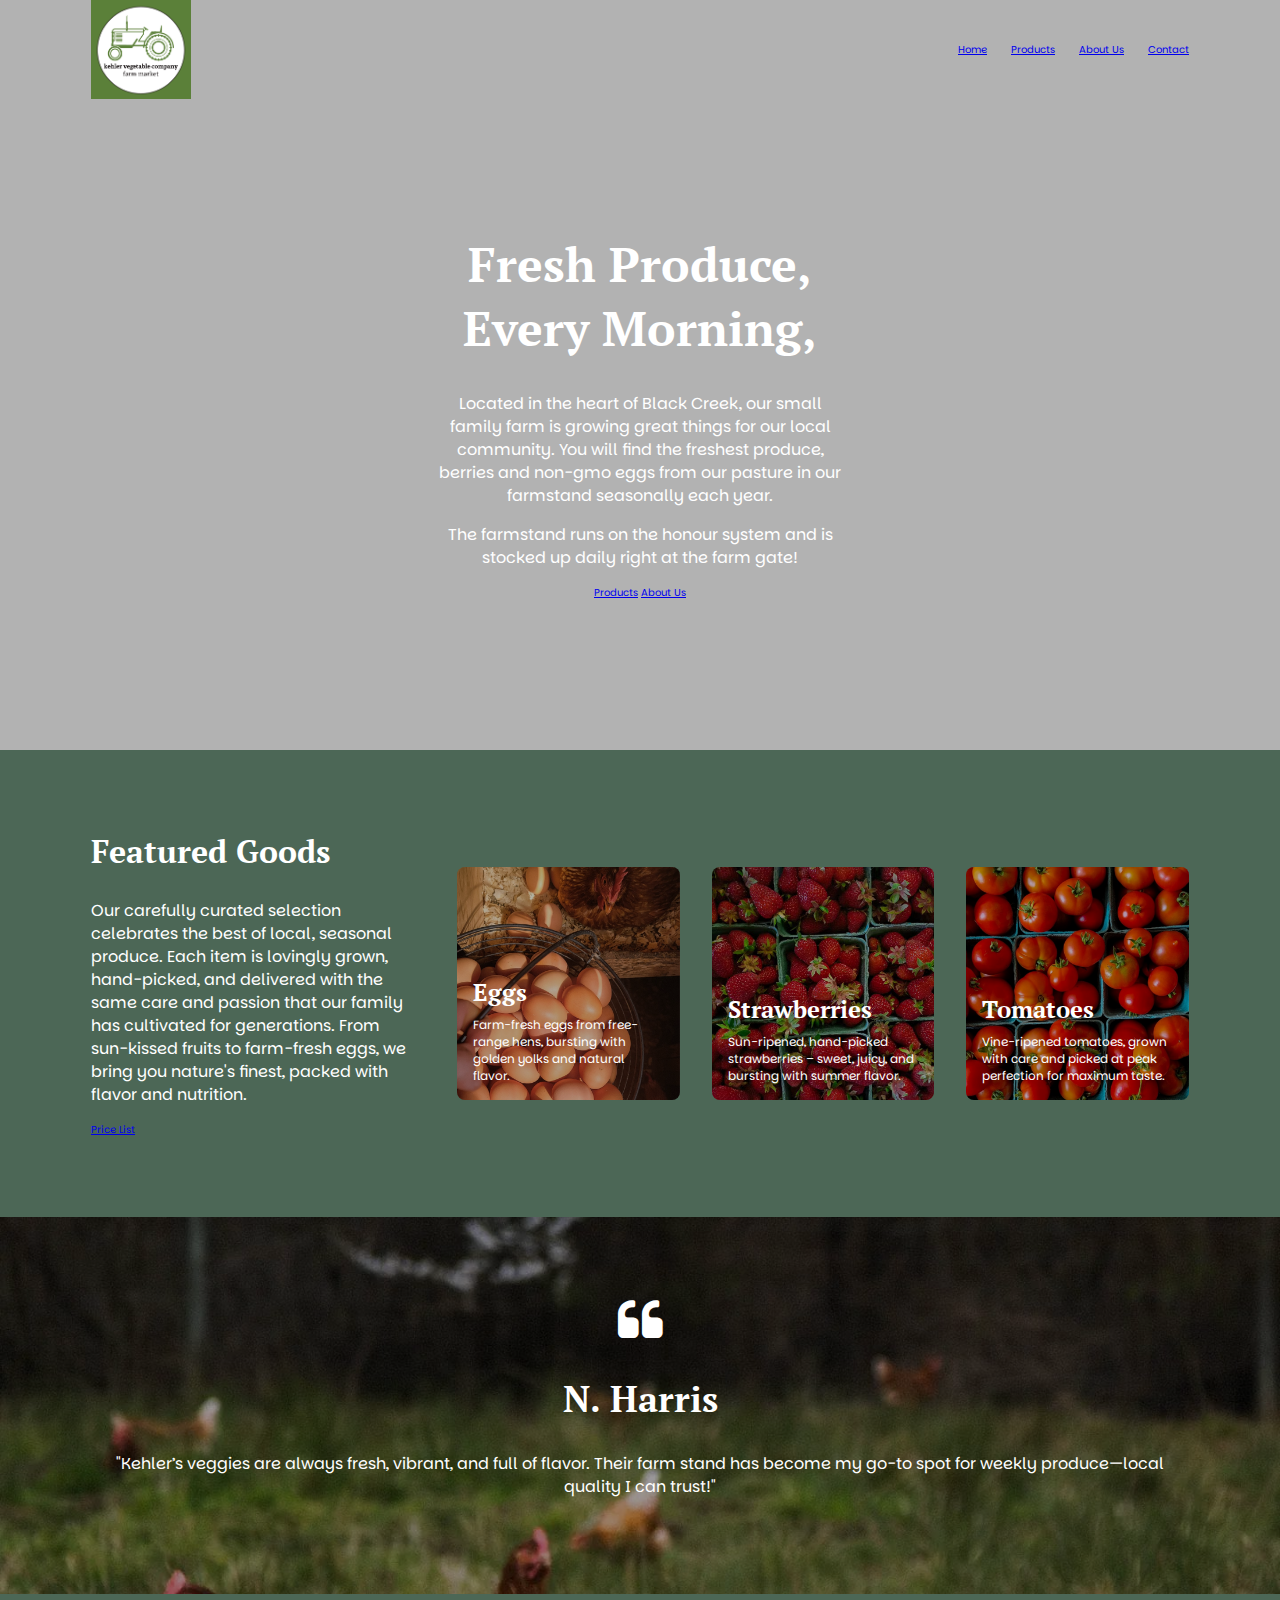
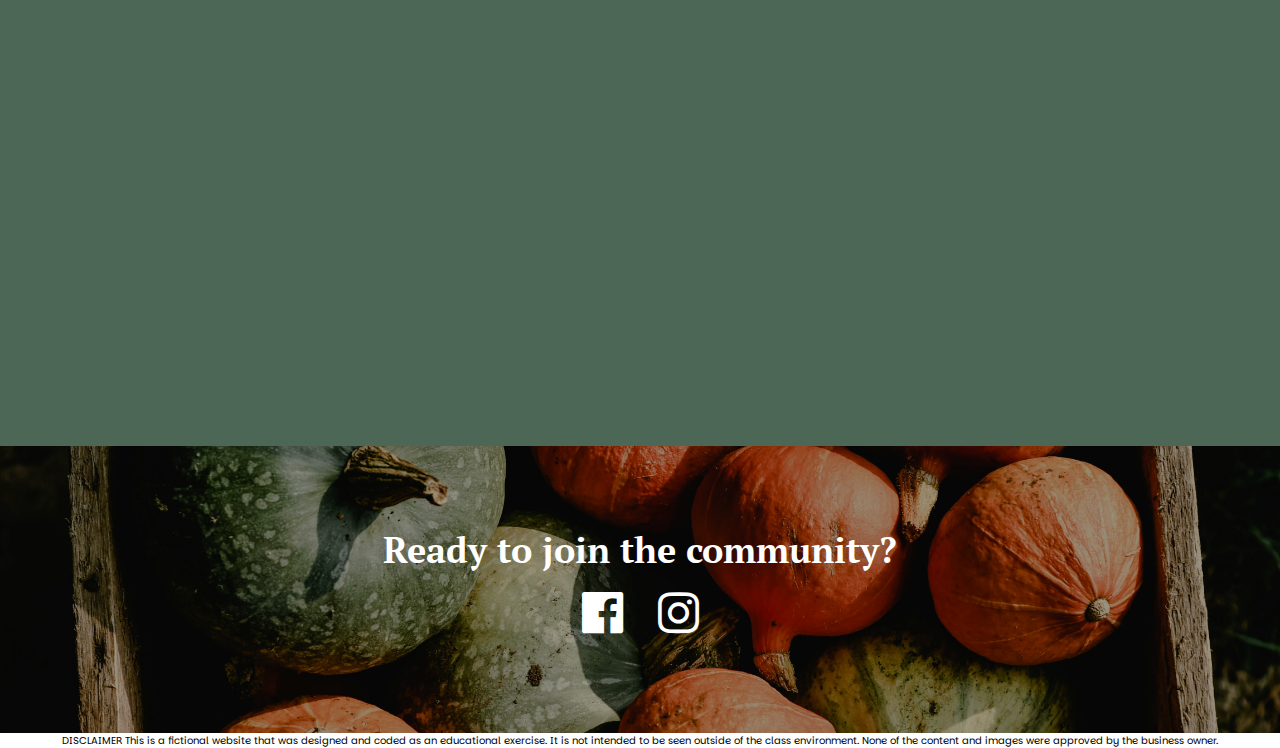
==== index.html @ c6652d3d "added and styled footer" ====
<!DOCTYPE html>
<html lang="en">
  <head>
    <meta charset="UTF-8" />
    <meta name="viewport" content="width=device-width, initial-scale=1.0" />
    <title>Kehler Farms</title>
    <link rel="stylesheet" href="style.css" />
    <link rel="preconnect" href="https://fonts.googleapis.com" />
    <link rel="preconnect" href="https://fonts.gstatic.com" crossorigin />
    <link rel="stylesheet" href="font-awesome-4.7.0/css/font-awesome.min.css">
    <link
      href="https://fonts.googleapis.com/css2?family=Ubuntu:ital,wght@0,300;0,400;0,500;0,700;1,300;1,400;1,500;1,700&display=swap"
      rel="stylesheet"
    />
    <link rel="preconnect" href="https://fonts.googleapis.com">
<link rel="preconnect" href="https://fonts.gstatic.com" crossorigin>
<link href="https://fonts.googleapis.com/css2?family=Noto+Serif:ital,wght@0,100..900;1,100..900&family=PT+Serif:ital,wght@0,400;0,700;1,400;1,700&family=Parkinsans:wght@300..800&display=swap" rel="stylesheet">
    
  </head>

      <!-- Header MUST USE CSS TRANSITIONS?!-->

  <body>
    
    <header>
      <div class="content-width">
        <img class="header-logo" src="images/kehler-logo.png" alt="Kehler Farms Logo" />
        <nav class="main-nav">
          <ul>
            <li><a href="#">Home</a></li>
            <li><a href="#">Products</a></li>
            <li><a href="#">About Us</a></li>
            <li><a href="#">Contact</a></li>
          </ul>
        </nav>
      </div>

      <!-- Make good hamburger menu for mobile -->

      <button class="mobile-toggle" onclick="showNav()">
        <i class="fa fa-bars" aria-hidden="true"></i>
      </button>

    </header>

    

    <main>

        

        <!-- Hero -->

        <section class="hero dark-background">
            <video class="hero-video" src="tomato-garden.mp4" title="Tomato Garden" preload="metadata" autoplay muted loop></video>
            <div class="content-width">

                <!-- background video with overlay text, maybe transition buttons (transition-timing-function)? and then 2nd and 3rd header do image--> 

              <h1>Fresh Produce, Every Morning,</h1>
              <p>Located in the heart of Black Creek, our small family farm is growing great things for our local community. You will find the freshest produce, berries and non-gmo eggs from our pasture in our farmstand seasonally each year. 
              <p>The farmstand runs on the honour system and is stocked up daily right at the farm gate!
            </p>
              </p>
              <a class="button" href="#">Products</a>
              <a class="button" href="#">About Us</a>
            </div>
          </section>

          <!-- Product Offerings -->

          <section class="offerings section-spacing">
            <div class="content-width">
              <div class="offerings-content">
                <h2>Featured Goods</h2>
                <p>
                    Our carefully curated selection celebrates the best of local, seasonal produce. Each item is lovingly grown, hand-picked, and delivered with the same care and passion that our family has cultivated for generations. From sun-kissed fruits to farm-fresh eggs, we bring you nature's finest, packed with flavor and nutrition.
                </p>
                <a href="#">Price List</a>
              </div>
              <div class="offerings-cards">
                <div class="offerings-card" style="background-image: url(images/eggs2.jpeg);">
                  <h3>Eggs</h3>
                  <p>Farm-fresh eggs from free-range hens, bursting with golden yolks and natural flavor.</p>
                </div>
                <div class="offerings-card" style="background-image: url(images/strawberries1.jpeg);">
                  <h3>Strawberries</h3>
                  <p>Sun-ripened, hand-picked strawberries – sweet, juicy, and bursting with summer flavor.</p>
                </div>
                <div class="offerings-card" style="background-image: url(images/tomatoes.jpeg);">
                  <h3>Tomatoes</h3>
                  <p>Vine-ripened tomatoes, grown with care and picked at peak perfection for maximum taste.</p>
                </div>
              </div>
            </div>
        
          </section>

          <!-- Testimonials -->

          <section class="testimonials section-spacing">
            <div class="content-width">
              <div class="testimonials-content">
                <i class="fa fa-quote-left" aria-hidden="true"></i>

                <h2>N. Harris</h2>
                <p>
                    "Kehler’s veggies are always fresh, vibrant, and full of flavor. Their farm stand has become my go-to spot for weekly produce—local quality I can trust!"
                </p>
              </div>
            </div>
            </section>
            
    
        </main>
        </body>

        <!-- Map, Contact and Hours -->

        <section class="location">
            <div class="location-content">
               
  </div>
                <iframe src="https://www.google.com/maps/embed?pb=!1m18!1m12!1m3!1d2573.9548666499545!2d-125.12793902250364!3d49.82451347147941!2m3!1f0!2f0!3f0!3m2!1i1024!2i768!4f13.1!3m3!1m2!1s0x54881ba521f0dd49%3A0xb8c066fbd0190296!2sKehler%20Vegetable%20Company!5e0!3m2!1sen!2sca!4v1732592020937!5m2!1sen!2sca"  style="border:0;" allowfullscreen="" loading="lazy" referrerpolicy="no-referrer-when-downgrade"></iframe>
            
            
        </section>


        <!-- Footer -->

        <!-- <h2>Find us here!</h2>
        <p>#8083 <br> Black Creek, BC V9J 1G9</p>
        <p><a href="https://www.kehlervegetables.ca">kehlervegetables.ca</a> <br> (250) 202-3236</p> -->

        <footer class="footer section-spacing">
            <div class="content-width">
              <div class="footer-content">
                <h2>Ready to join the community?</h2>
                <section class="social-media">
                    <i class="fa fa-facebook-official" aria-hidden="true"></i>
                <i class="fa fa-instagram" aria-hidden="true"></i>
                </section>
                
                



                
              </div>
            </div>
          </footer>

           <!-- <ul>
                  <li><a href="#">Home</a></li>
                  <li><a href="#">Products</a></li>
                  <li><a href="#">About Us</a></li>
                  <li><a href="#">Contact</a></li>
                </ul>
              </div>
            </div>
            <div class="footer-rights">
              <div class="content-width">
                <p>©2024 - Kehler Vegetable Farms | All right reserved</p>

          <!-- Disclaimer -->

          <section class="disclaimer">DISCLAIMER This is a fictional website that was designed and coded as an educational exercise. It is not intended to be seen outside of the class environment. None of the content and images were approved by the business owner.</section>
          
</html>
---- style.css ----
* {
  box-sizing: border-box;
}

html {
  font-size: 62.5%;
}

body {
  font-family: "Parkinsans", sans-serif;
  font-optical-sizing: auto;
  font-weight: 400;
  font-style: normal;
  margin: 0;
}

p {
  font-size: 1.6rem;
  color: white;
}

h1,
h2,
h3 {
  font-family: "PT Serif", serif;
  font-weight: 700;
  font-style: normal;
  color: white;
}

h1 {
  font-size: 4.8rem;
}

h2 {
  font-size: 3.6rem;
}

h3 {
  font-size: 2.4rem;
}
/*-------- UTILITIES ---------*/

.content-width {
  width: 33.4rem;
  max-width: 100%;
  margin: auto;
  padding: 0 16px;
}

.section-spacing {
  padding: 8rem 0;
}

@media only screen and (min-width: 768px) {
  .content-width {
    width: 69rem;
  }
}

@media only screen and (min-width: 1200px) {
  .content-width {
    width: 113rem;
  }
}

/*-------- VIDEO ---------*/

/* video {
    display: flex;
    align-items: center;
    justify-content: center;
    max-width: 113rem;
  } */

/*-------- HEADER ---------*/

header {
  position: absolute;
  width: 100%;
  z-index: 1;
}

header .content-width {
  display: flex;
  align-items: center;
  justify-content: space-between;
}

.header-logo {
  width: 100px;
}

.main-nav ul {
  display: flex;
  align-items: center;
  gap: 24px;
  margin: 0;
  padding: 0;
  list-style: none;
}

.mobile-toggle {
  display: none;
}

/*-------- HERO ---------*/

.hero {
  position: relative;
  padding: 200px 0 150px 0;
  text-align: center;
  background-color: rgba(0, 0, 0, 0.3);
  color: white;
}

.hero-video {
  width: 100%;
  height: 100%;
  object-fit: cover;
  position: absolute;
  left: 0;
  top: 0;
  z-index: -1;
}

.hero .content-width {
  max-width: 45rem;
}

/*-------- OFFERINGS ---------*/

.offerings {
  background-color: #4c6756;
}

.offerings-content {
  text-align: center;
  padding-right: 4rem;
}

.offerings h2 {
  font-size: 3.2rem;
  margin-top: 0;
}

.offerings-cards {
  display: flex;
  flex-direction: column;
  gap: 16px;
  align-items: center;
}

.offerings-card {
  height: 233px;
  width: 233px;
  max-width: 100%;
  background-color: #c2d1d9;
  border-radius: 8px;
  padding: 16px;
  display: flex;
  flex-direction: column;
  justify-content: flex-end;
  background-position: center;
  background-size: cover;
  position: relative;
  overflow: hidden;
}

.offerings-card::before {
  content: "";
  display: block;
  position: absolute;
  top: 0;
  bottom: 0;
  left: 0;
  right: 0;
  background-color: black;
  opacity: 0.3;
}

.offerings-card h3 {
  margin: 0 0 8px 0;
  position: relative;
}

.offerings-card p {
  margin: 0;
  position: relative;
  font-size: 1.2rem;
}

@media only screen and (min-width: 768px) {
  .offerings-cards {
    flex-direction: row;
    gap: 32px;
  }

  .offerings-card {
    width: 100%;
  }
}

@media only screen and (min-width: 1200px) {
  .offerings {
    padding: 8rem 0;
  }

  .offerings .content-width {
    display: grid;
    grid-template-columns: 1fr 2fr;
  }

  .offerings-content {
    text-align: left;
  }
}

/*-------- TESTIMONIALS ---------*/



.testimonials {
background: url(images/chickens1.jpeg) center center no-repeat;
background-size: cover;
position: relative;
text-align: center;
}

.testimonials i {
    color: white;
    font-size: 4.8rem;
}

.testimonials::before {
    content: "";
    display: block;
    position: absolute;
    top: 0;
    bottom: 0;
    left: 0;
    right: 0;
    background-color: black;
    opacity: 0.4;
    
  }

  .testimonials .content-width {
    position: relative;
  }

  .testimonials {}

/*.testimonials-content {
  text-align: center;
  padding: 4rem 4rem;
  font-size: 2.4rem;
  color: #505d68;
}

.testimonials-content p {
  font-size: 16px;
}

.testimonials-cards {
  display: flex;
  flex-direction: column;
  text-align: center;
}

.testimonials-card {
  display: flex;
  flex-direction: column;
  justify-content: center;
  align-items: center;
  height: 334px;
  max-width: 100%;
  background-color: #f2f5f7;
  padding: 24px;
  margin-bottom: 2.4rem;
}

.testimonial {
  font-size: 18px;
}

.testimonials-name {
  margin-bottom: 0;
  color: #505d68;
  font-size: 16px;
  font-weight: normal;
}

.testimonials-job {
  margin: 0;
  font-size: 14px;
}

@media only screen and (min-width: 768px) {
  .testimonials-cards {
    display: grid;
    grid-template-columns: 1fr 1fr;
    grid-template-rows: 1fr 1fr;
    gap: 2rem;
    justify-content: center;
  }

  .testimonials-card {
    margin: 0;
  }

  .testimonials-content {
    text-align: left;
    padding: 3rem 0;
    max-width: 88%;
  }
}

@media only screen and (min-width: 1200px) {
  .testimonials .content-width {
    display: grid;
    grid-template-columns: 1fr 2fr;
  }
} */

/*-------- LOCATION / CONTACT ---------*/

.location {
    padding: 2.4rem;
    background-color: #4c6756;
}

.location iframe {
    width: 100%;
    height: 40rem;
}

/*-------- FOOTER ---------*/

footer {
    background: url(images/pumpkins.jpg) center center no-repeat;
    background-size: cover;
position: relative;
text-align: center;
}

.footer::before {
    content: "";
    display: block;
    position: absolute;
    top: 0;
    bottom: 0;
    left: 0;
    right: 0;
    background-color: black;
    opacity: 0.4;
    
  }

  .footer .content-width {
    position: relative;
  }

  footer h2 {
    margin: 0;
  }

  .footer i {
    color: white;
    font-size: 4.8rem;
    padding: 1.6rem;
}




/*-------- DISCLAIMER ---------*/

.disclaimer {
    text-align: center;
}
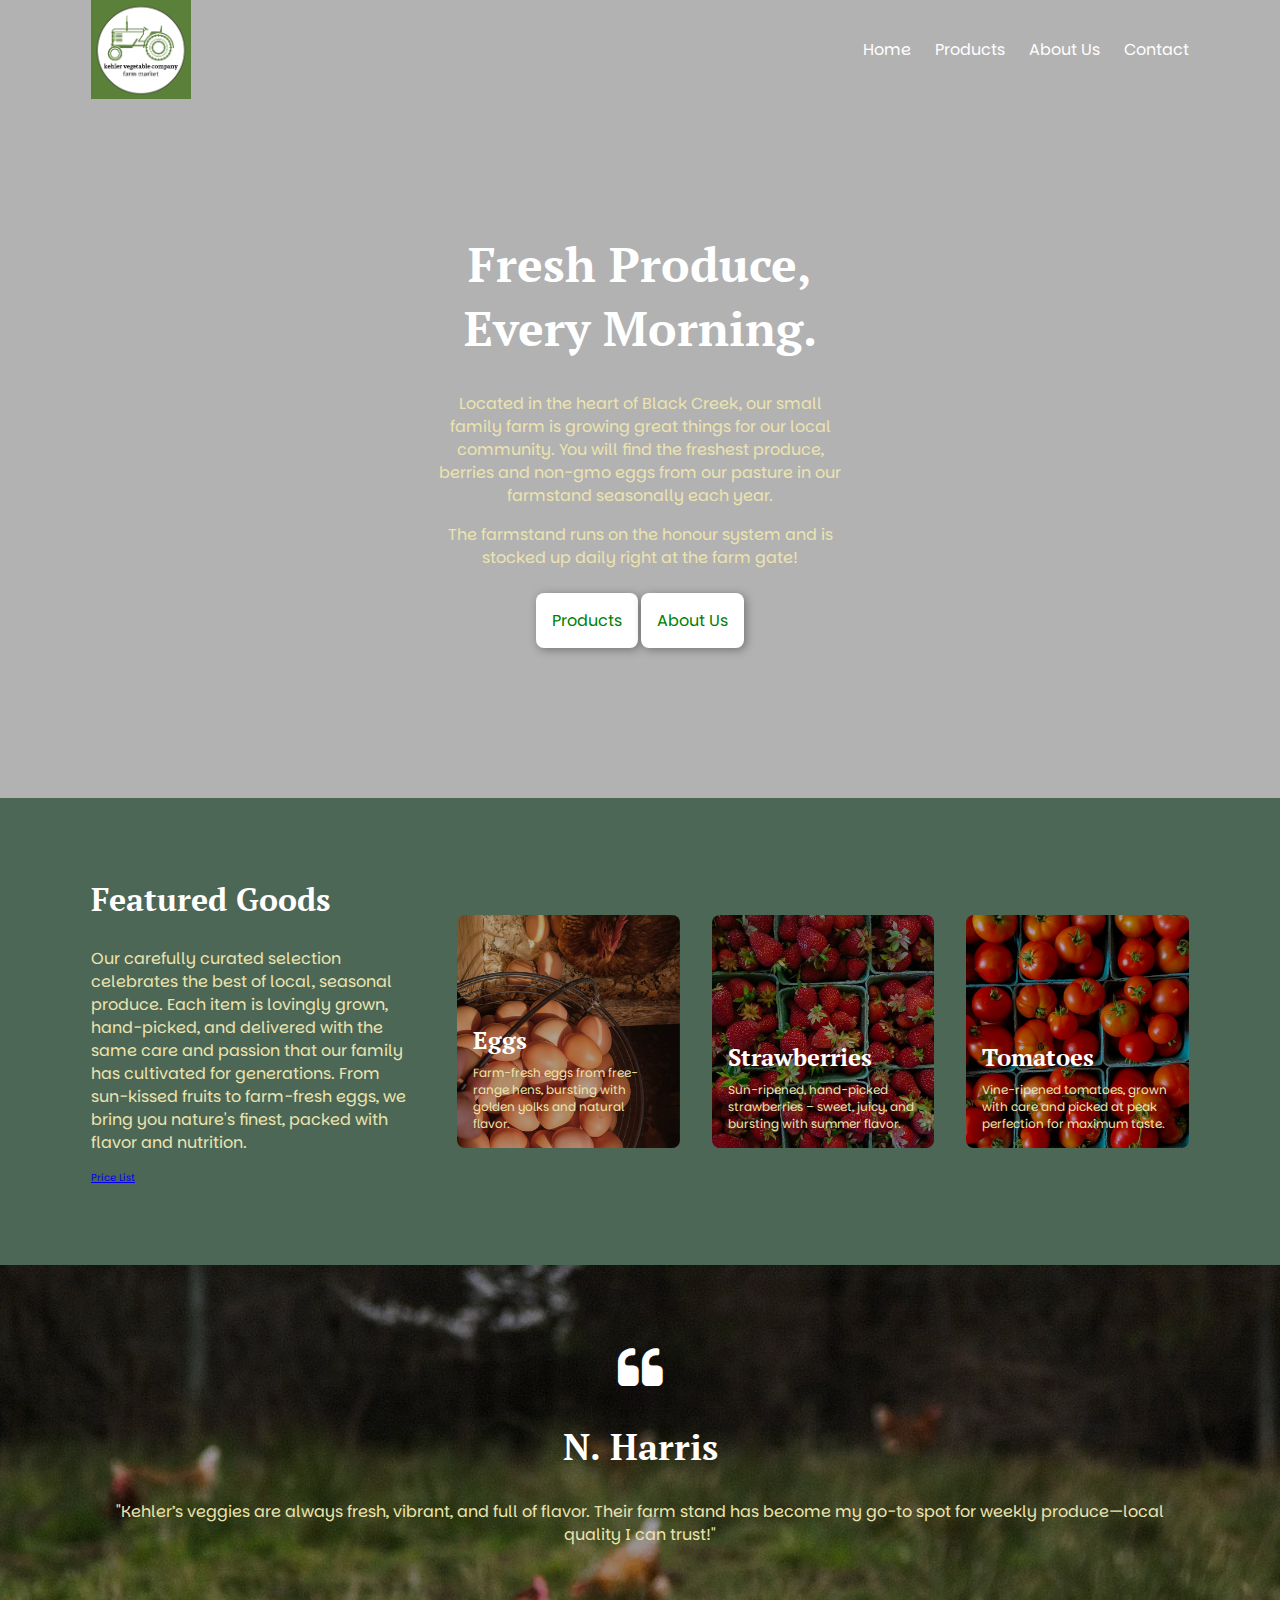
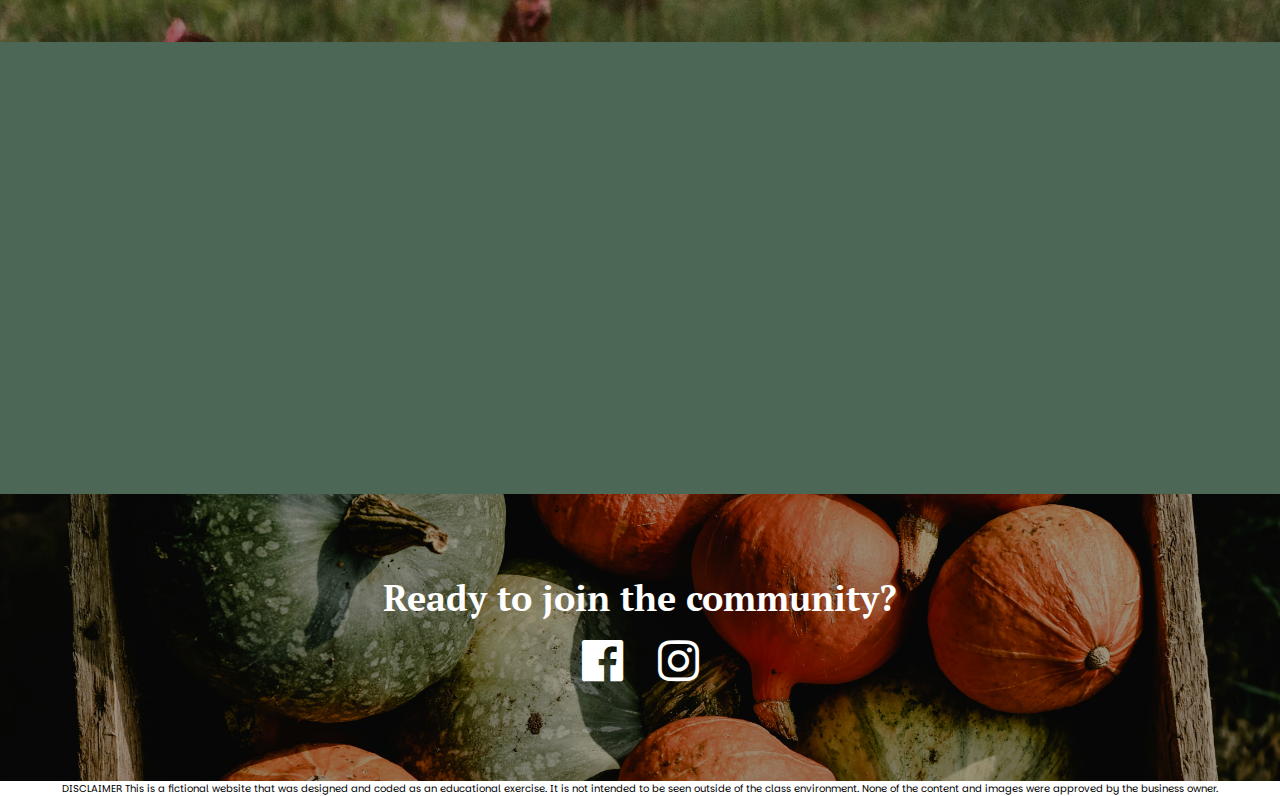
==== commit 9a8a6922: "styled button and nav" ====
--- a/index.html
+++ b/index.html
@@ -57,7 +57,7 @@
 
                 <!-- background video with overlay text, maybe transition buttons (transition-timing-function)? and then 2nd and 3rd header do image--> 
 
-              <h1>Fresh Produce, Every Morning,</h1>
+              <h1>Fresh Produce, Every Morning.</h1>
               <p>Located in the heart of Black Creek, our small family farm is growing great things for our local community. You will find the freshest produce, berries and non-gmo eggs from our pasture in our farmstand seasonally each year. 
               <p>The farmstand runs on the honour system and is stocked up daily right at the farm gate!
             </p>
@@ -138,7 +138,8 @@
               <div class="footer-content">
                 <h2>Ready to join the community?</h2>
                 <section class="social-media">
-                    <i class="fa fa-facebook-official" aria-hidden="true"></i>
+                    <a href="https://www.facebook.com/kehlervegetables/" target="_blank"><i class="fa fa-facebook-official" aria-hidden="true"></i></a>
+
                 <i class="fa fa-instagram" aria-hidden="true"></i>
                 </section>
                 
--- a/style.css
+++ b/style.css
@@ -16,7 +16,7 @@
 
 p {
   font-size: 1.6rem;
-  color: white;
+  color: rgb(236, 228, 174);
 }
 
 h1,
@@ -39,6 +39,37 @@
 h3 {
   font-size: 2.4rem;
 }
+
+.button {
+    background-color: white;
+  border: none;
+  border-radius: 8px;
+  color: green;
+  padding: 16px 16px;
+  margin-top: 8px;
+  text-align: center;
+  text-decoration: none;
+  display: inline-block;
+  font-size: 16px;
+  transition: all 0.2s ease-in-out;
+  
+
+  /* https://www.cssmatic.com/box-shadow */
+
+  -webkit-box-shadow: 2px 2px 10px 0px rgba(0,0,0,0.35);
+-moz-box-shadow: 2px 2px 10px 0px rgba(0,0,0,0.35);
+box-shadow: 2px 2px 10px 0px rgba(0,0,0,0.35);
+
+
+}
+
+.button:hover {
+    background-color: green;
+    color: white;
+    transform: scale(1.1);
+    
+}
+
 /*-------- UTILITIES ---------*/
 
 .content-width {
@@ -64,15 +95,6 @@
   }
 }
 
-/*-------- VIDEO ---------*/
-
-/* video {
-    display: flex;
-    align-items: center;
-    justify-content: center;
-    max-width: 113rem;
-  } */
-
 /*-------- HEADER ---------*/
 
 header {
@@ -89,6 +111,11 @@
 
 .header-logo {
   width: 100px;
+}
+
+nav {
+    font-size: 1.6rem;
+    color: white;
 }
 
 .main-nav ul {
@@ -98,7 +125,36 @@
   margin: 0;
   padding: 0;
   list-style: none;
-}
+  text-decoration: none;
+}
+
+.main-nav a { 
+    color: white;
+    text-decoration: none;
+    /* padding-bottom: 8px;
+    position: relative; */
+
+}
+
+.main-nav a:hover {
+    text-decoration: underline;
+}
+
+/* .main-nav a::after {
+    content:"";
+    display: block;
+    position: absolute;
+    bottom: 0;
+    left: 0;
+    width: 0;
+    height: 2px;
+    background: white;
+    transition: width 0.2s ease-in-out;
+}
+
+.main-nav a:hover::after {
+    width: 100%;
+} */
 
 .mobile-toggle {
   display: none;
@@ -249,73 +305,8 @@
     position: relative;
   }
 
-  .testimonials {}
-
-/*.testimonials-content {
-  text-align: center;
-  padding: 4rem 4rem;
-  font-size: 2.4rem;
-  color: #505d68;
-}
-
-.testimonials-content p {
-  font-size: 16px;
-}
-
-.testimonials-cards {
-  display: flex;
-  flex-direction: column;
-  text-align: center;
-}
-
-.testimonials-card {
-  display: flex;
-  flex-direction: column;
-  justify-content: center;
-  align-items: center;
-  height: 334px;
-  max-width: 100%;
-  background-color: #f2f5f7;
-  padding: 24px;
-  margin-bottom: 2.4rem;
-}
-
-.testimonial {
-  font-size: 18px;
-}
-
-.testimonials-name {
-  margin-bottom: 0;
-  color: #505d68;
-  font-size: 16px;
-  font-weight: normal;
-}
-
-.testimonials-job {
-  margin: 0;
-  font-size: 14px;
-}
-
-@media only screen and (min-width: 768px) {
-  .testimonials-cards {
-    display: grid;
-    grid-template-columns: 1fr 1fr;
-    grid-template-rows: 1fr 1fr;
-    gap: 2rem;
-    justify-content: center;
-  }
-
-  .testimonials-card {
-    margin: 0;
-  }
-
-  .testimonials-content {
-    text-align: left;
-    padding: 3rem 0;
-    max-width: 88%;
-  }
-}
-
+
+/*
 @media only screen and (min-width: 1200px) {
   .testimonials .content-width {
     display: grid;
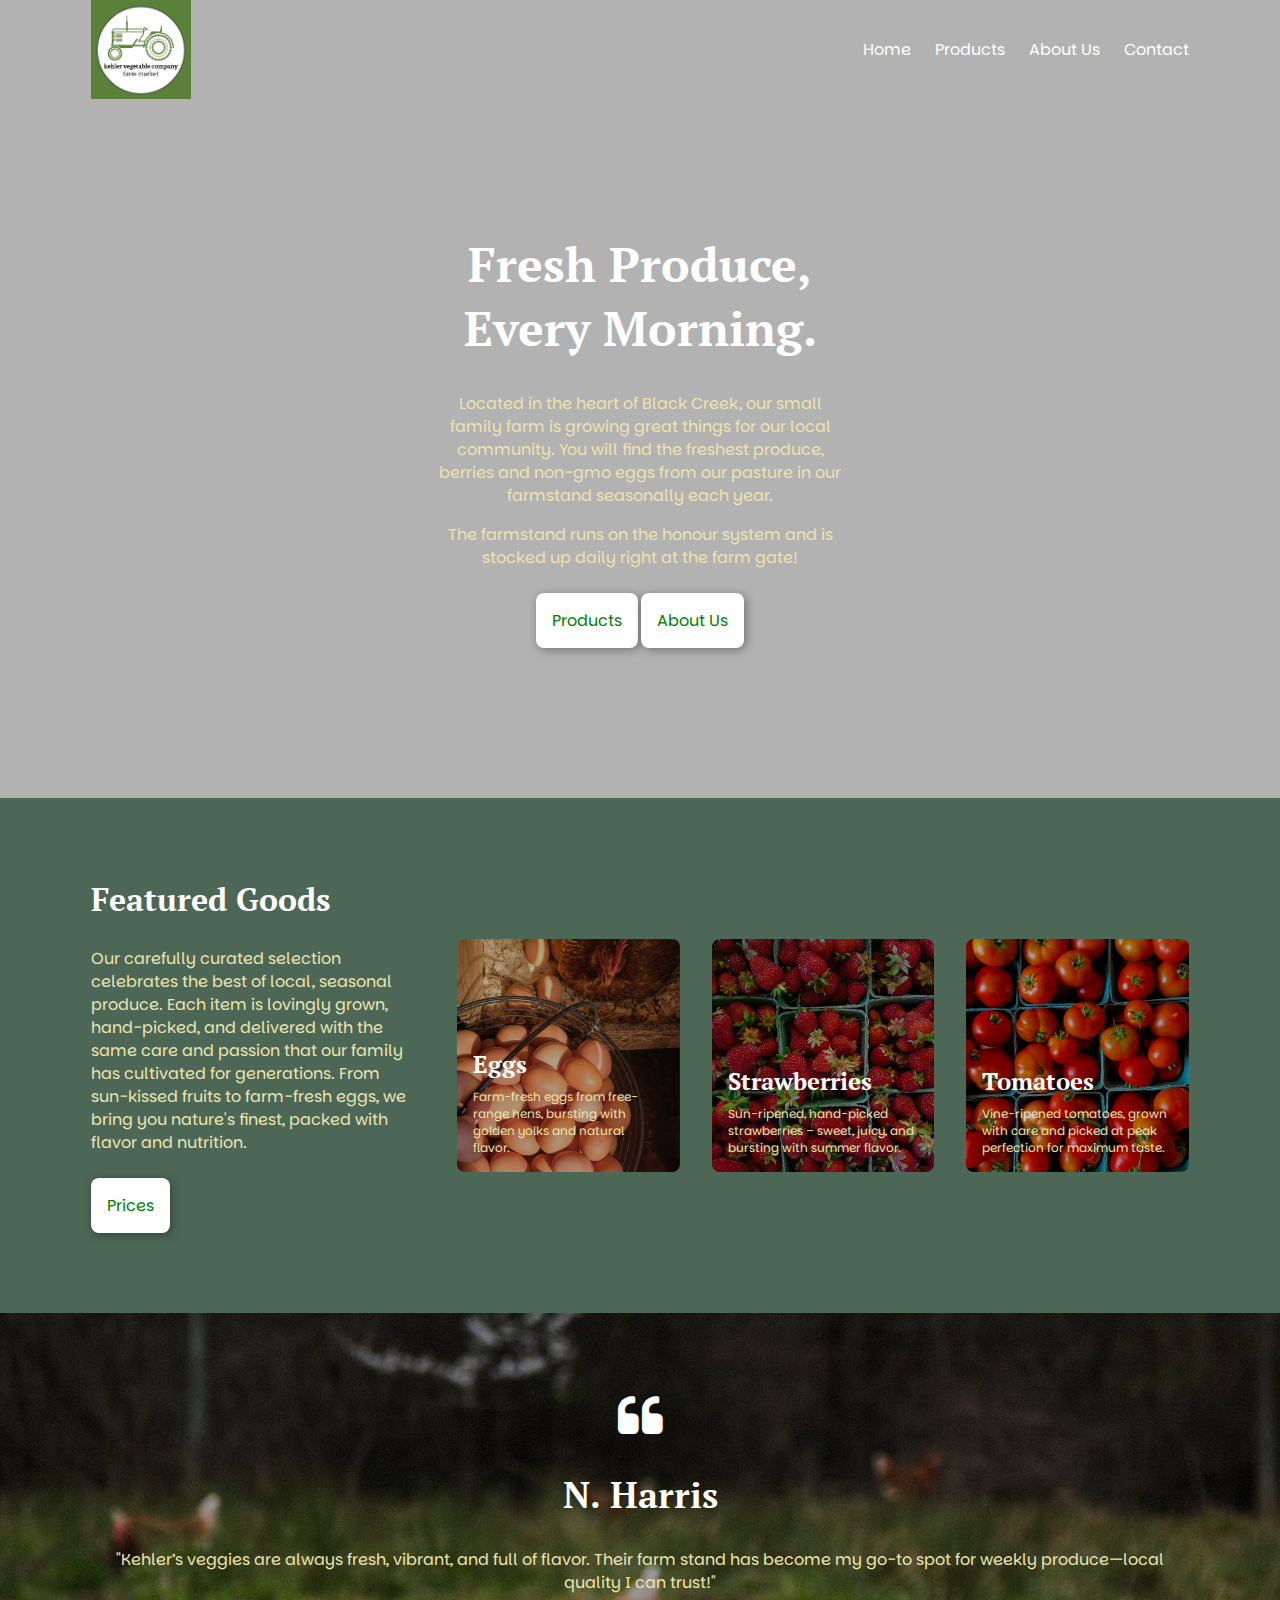
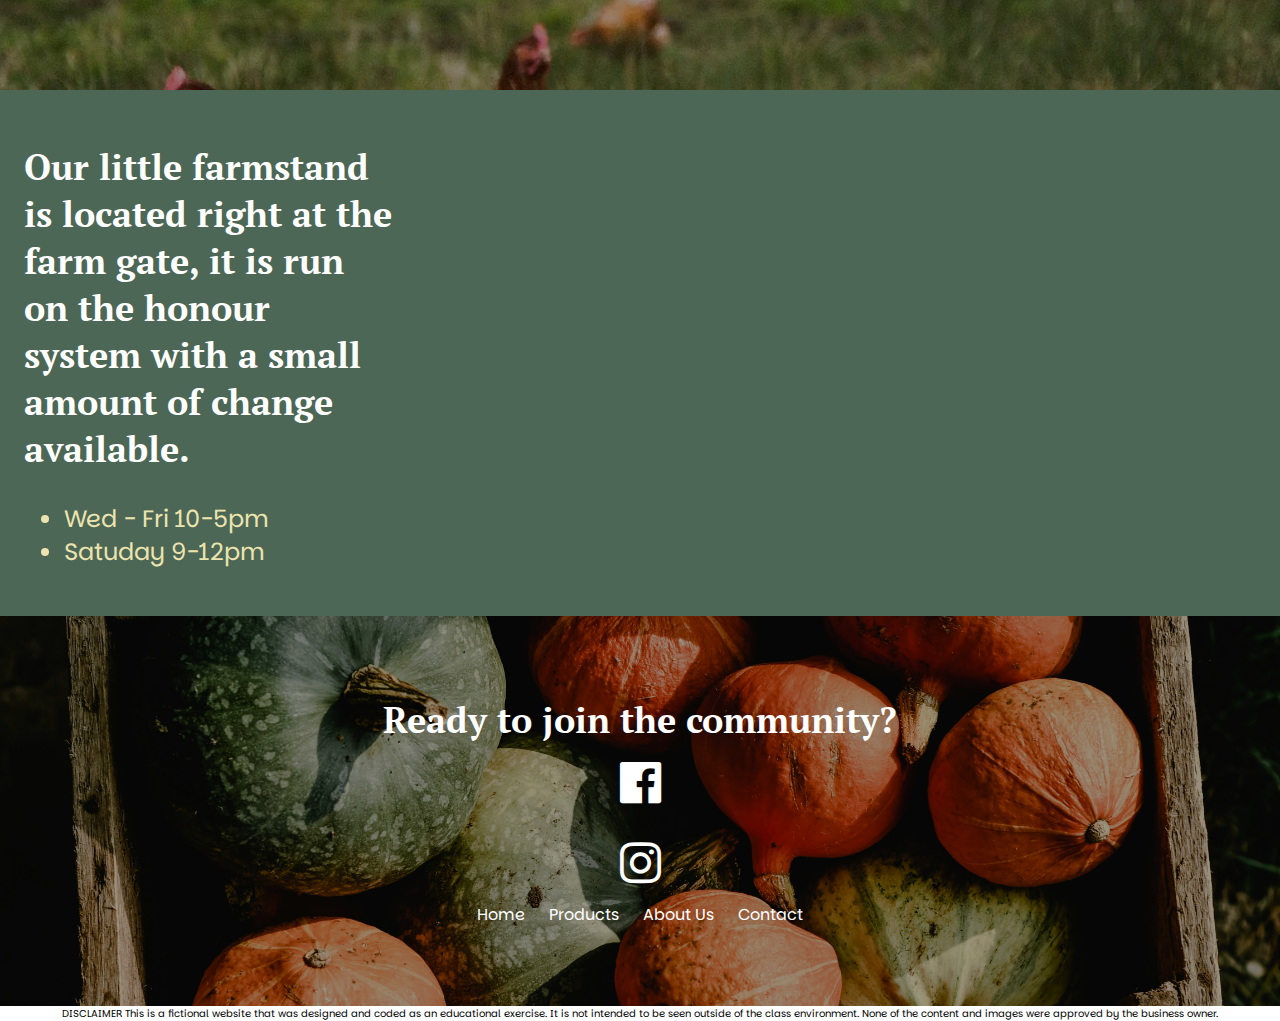
==== commit 906c5821: "added/styled nav to footer, started on started page 2" ====
--- a/index.html
+++ b/index.html
@@ -76,7 +76,7 @@
                 <p>
                     Our carefully curated selection celebrates the best of local, seasonal produce. Each item is lovingly grown, hand-picked, and delivered with the same care and passion that our family has cultivated for generations. From sun-kissed fruits to farm-fresh eggs, we bring you nature's finest, packed with flavor and nutrition.
                 </p>
-                <a href="#">Price List</a>
+                <a class="button" href="#">Prices</a>
               </div>
               <div class="offerings-cards">
                 <div class="offerings-card" style="background-image: url(images/eggs2.jpeg);">
@@ -116,8 +116,16 @@
         </body>
 
         <!-- Map, Contact and Hours -->
+         
 
         <section class="location">
+            <section class="hours">
+                <h2>Our little farmstand is located right at the farm gate, it is run on the honour system with a small amount of change available.</h2>
+                <ul>
+                    <li>Wed - Fri 10-5pm</li>
+                    <li>Satuday 9-12pm</li>
+                </ul>
+            </section>
             <div class="location-content">
                
   </div>
@@ -138,15 +146,24 @@
               <div class="footer-content">
                 <h2>Ready to join the community?</h2>
                 <section class="social-media">
-                    <a href="https://www.facebook.com/kehlervegetables/" target="_blank"><i class="fa fa-facebook-official" aria-hidden="true"></i></a>
+                    
+                    <a href="https://www.facebook.com/kehlervegetables/" target="_blank">
+                        <i class="fa fa-facebook-official" aria-hidden="true"></i></a>
+                    </section>
+                    <section>
+                    <a href="https://www.instagram.com/kehlervegetables/" target="_blank">
+                        <i class="fa fa-instagram" aria-hidden="true"></i></a>
+                    </section>
 
-                <i class="fa fa-instagram" aria-hidden="true"></i>
-                </section>
-                
-                
+                <section class="footer-nav"><nav>
+                    <ul>
+                      <li><a href="#">Home</a></li>
+                      <li><a href="#">Products</a></li>
+                      <li><a href="#">About Us</a></li>
+                      <li><a href="#">Contact</a></li>
+                    </ul>
 
-
-
+                  </nav></section>
                 
               </div>
             </div>
--- a/style.css
+++ b/style.css
@@ -95,7 +95,9 @@
   }
 }
 
-/*-------- HEADER ---------*/
+
+
+/*-------- P.1 HEADER ---------*/
 
 header {
   position: absolute;
@@ -316,13 +318,25 @@
 
 /*-------- LOCATION / CONTACT ---------*/
 
+.hours {
+    width: 30%;
+    justify-content: center ;
+    align-items: center ;
+    font-size: 2.4rem;
+  color: rgb(236, 228, 174);
+}
+
+.hours h2 {}
+
 .location {
+    display: flex;
+    justify-content: flex-end;
     padding: 2.4rem;
     background-color: #4c6756;
 }
 
 .location iframe {
-    width: 100%;
+    width: 70%;
     height: 40rem;
 }
 
@@ -362,7 +376,33 @@
     padding: 1.6rem;
 }
 
-
+.footer-nav {
+    font-size: 1.6rem;
+    color: white;
+}
+
+.footer-nav ul {
+  display: flex;
+  align-items: center;
+  justify-content: center;
+  gap: 24px;
+  margin: 0;
+  padding: 0;
+  list-style: none;
+  text-decoration: none;
+}
+
+.footer-nav a { 
+    color: white;
+    text-decoration: none;
+    /* padding-bottom: 8px;
+    position: relative; */
+
+}
+
+.footer-nav a:hover {
+    text-decoration: underline;
+}
 
 
 /*-------- DISCLAIMER ---------*/
@@ -370,3 +410,7 @@
 .disclaimer {
     text-align: center;
 }
+
+/*-------- P.2 ---------*/
+
+
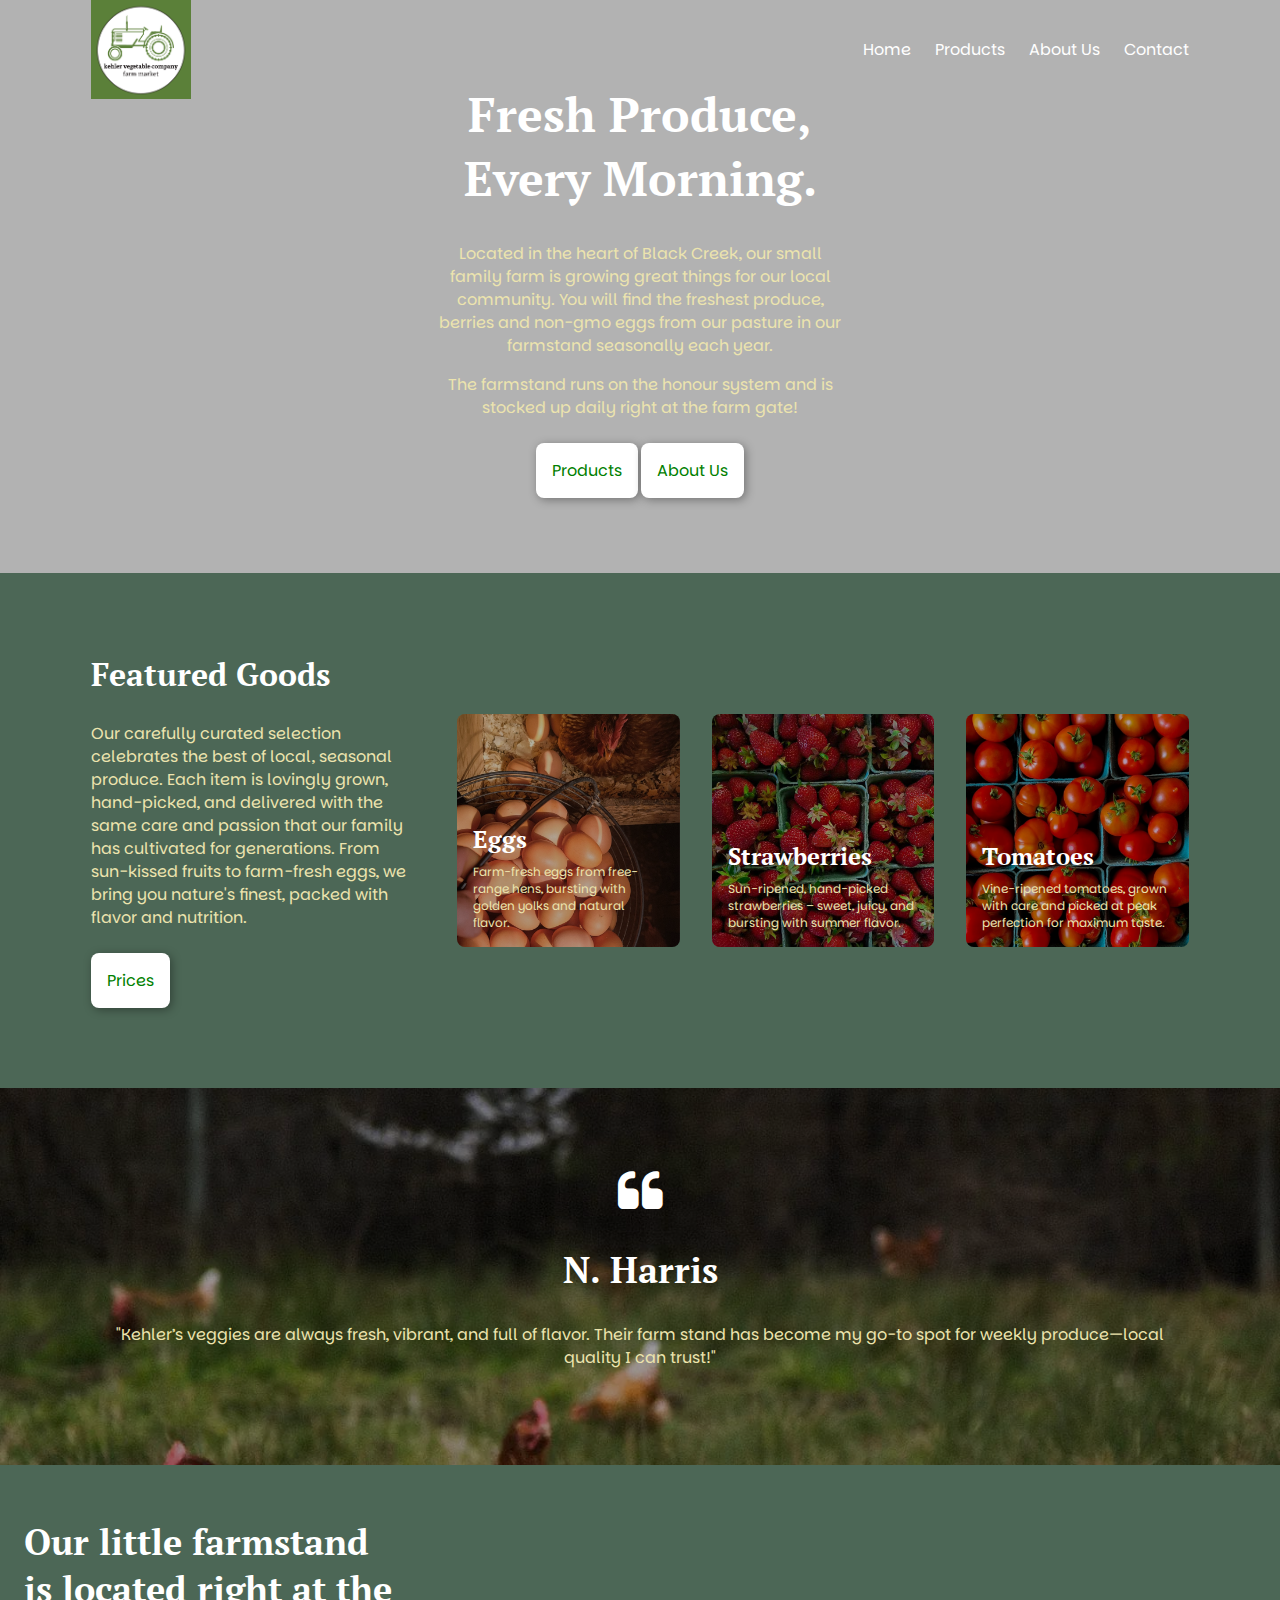
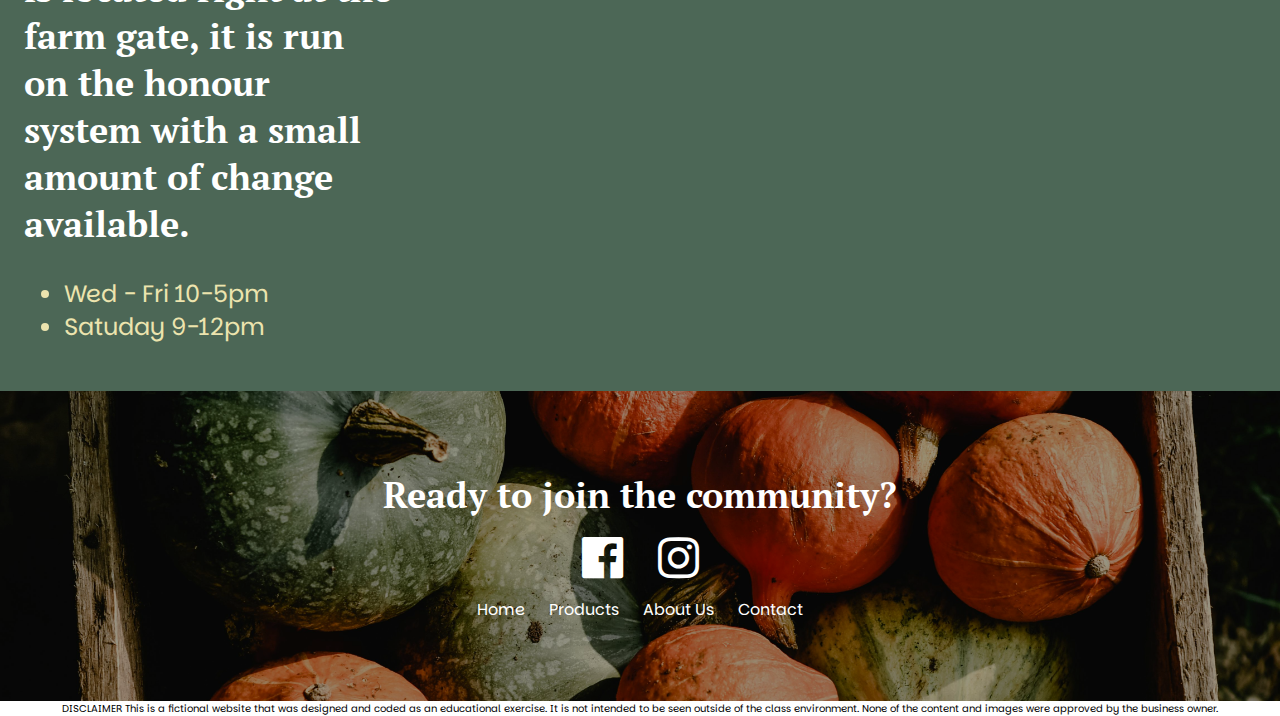
==== commit 21504bcf: "basic html and style to products page" ====
--- a/index.html
+++ b/index.html
@@ -149,8 +149,7 @@
                     
                     <a href="https://www.facebook.com/kehlervegetables/" target="_blank">
                         <i class="fa fa-facebook-official" aria-hidden="true"></i></a>
-                    </section>
-                    <section>
+                    
                     <a href="https://www.instagram.com/kehlervegetables/" target="_blank">
                         <i class="fa fa-instagram" aria-hidden="true"></i></a>
                     </section>
--- a/style.css
+++ b/style.css
@@ -21,11 +21,14 @@
 
 h1,
 h2,
-h3 {
+h3,
+h4,
+h5 {
   font-family: "PT Serif", serif;
   font-weight: 700;
   font-style: normal;
   color: white;
+  /* margin: 0 0 16px 0; */
 }
 
 h1 {
@@ -40,8 +43,17 @@
   font-size: 2.4rem;
 }
 
+h4 {
+  font-size: 2rem;
+}
+
+h5 {
+  font-size: 1.6rem;
+  text-transform: uppercase;
+}
+
 .button {
-    background-color: white;
+  background-color: white;
   border: none;
   border-radius: 8px;
   color: green;
@@ -52,22 +64,22 @@
   display: inline-block;
   font-size: 16px;
   transition: all 0.2s ease-in-out;
-  
 
   /* https://www.cssmatic.com/box-shadow */
 
-  -webkit-box-shadow: 2px 2px 10px 0px rgba(0,0,0,0.35);
--moz-box-shadow: 2px 2px 10px 0px rgba(0,0,0,0.35);
-box-shadow: 2px 2px 10px 0px rgba(0,0,0,0.35);
-
-
+  -webkit-box-shadow: 2px 2px 10px 0px rgba(0, 0, 0, 0.35);
+  -moz-box-shadow: 2px 2px 10px 0px rgba(0, 0, 0, 0.35);
+  box-shadow: 2px 2px 10px 0px rgba(0, 0, 0, 0.35);
 }
 
 .button:hover {
-    background-color: green;
-    color: white;
-    transform: scale(1.1);
-    
+  background-color: green;
+  color: white;
+  transform: scale(1.1);
+}
+
+img {
+  max-width: 100%;
 }
 
 /*-------- UTILITIES ---------*/
@@ -95,8 +107,6 @@
   }
 }
 
-
-
 /*-------- P.1 HEADER ---------*/
 
 header {
@@ -116,8 +126,8 @@
 }
 
 nav {
-    font-size: 1.6rem;
-    color: white;
+  font-size: 1.6rem;
+  color: white;
 }
 
 .main-nav ul {
@@ -130,16 +140,15 @@
   text-decoration: none;
 }
 
-.main-nav a { 
-    color: white;
-    text-decoration: none;
-    /* padding-bottom: 8px;
+.main-nav a {
+  color: white;
+  text-decoration: none;
+  /* padding-bottom: 8px;
     position: relative; */
-
 }
 
 .main-nav a:hover {
-    text-decoration: underline;
+  text-decoration: underline;
 }
 
 /* .main-nav a::after {
@@ -276,37 +285,33 @@
 
 /*-------- TESTIMONIALS ---------*/
 
-
-
 .testimonials {
-background: url(images/chickens1.jpeg) center center no-repeat;
-background-size: cover;
-position: relative;
-text-align: center;
+  background: url(images/chickens1.jpeg) center center no-repeat;
+  background-size: cover;
+  position: relative;
+  text-align: center;
 }
 
 .testimonials i {
-    color: white;
-    font-size: 4.8rem;
+  color: white;
+  font-size: 4.8rem;
 }
 
 .testimonials::before {
-    content: "";
-    display: block;
-    position: absolute;
-    top: 0;
-    bottom: 0;
-    left: 0;
-    right: 0;
-    background-color: black;
-    opacity: 0.4;
-    
-  }
-
-  .testimonials .content-width {
-    position: relative;
-  }
-
+  content: "";
+  display: block;
+  position: absolute;
+  top: 0;
+  bottom: 0;
+  left: 0;
+  right: 0;
+  background-color: black;
+  opacity: 0.4;
+}
+
+.testimonials .content-width {
+  position: relative;
+}
 
 /*
 @media only screen and (min-width: 1200px) {
@@ -319,66 +324,66 @@
 /*-------- LOCATION / CONTACT ---------*/
 
 .hours {
-    width: 30%;
-    justify-content: center ;
-    align-items: center ;
-    font-size: 2.4rem;
+  width: 30%;
+  justify-content: center;
+  align-items: center;
+  font-size: 2.4rem;
   color: rgb(236, 228, 174);
 }
 
-.hours h2 {}
+.hours h2 {
+}
 
 .location {
-    display: flex;
-    justify-content: flex-end;
-    padding: 2.4rem;
-    background-color: #4c6756;
+  display: flex;
+  justify-content: flex-end;
+  padding: 2.4rem;
+  background-color: #4c6756;
 }
 
 .location iframe {
-    width: 70%;
-    height: 40rem;
+  width: 70%;
+  height: 40rem;
 }
 
 /*-------- FOOTER ---------*/
 
 footer {
-    background: url(images/pumpkins.jpg) center center no-repeat;
-    background-size: cover;
-position: relative;
-text-align: center;
+  background: url(images/pumpkins.jpg) center center no-repeat;
+  background-size: cover;
+  position: relative;
+  text-align: center;
 }
 
 .footer::before {
-    content: "";
-    display: block;
-    position: absolute;
-    top: 0;
-    bottom: 0;
-    left: 0;
-    right: 0;
-    background-color: black;
-    opacity: 0.4;
-    
-  }
-
-  .footer .content-width {
-    position: relative;
-  }
-
-  footer h2 {
-    margin: 0;
-  }
-
-  .footer i {
-    color: white;
-    font-size: 4.8rem;
-    padding: 1.6rem;
+  content: "";
+  display: block;
+  position: absolute;
+  top: 0;
+  bottom: 0;
+  left: 0;
+  right: 0;
+  background-color: black;
+  opacity: 0.4;
+}
+
+.footer .content-width {
+  position: relative;
+}
+
+footer h2 {
+  margin: 0;
+}
+
+.footer i {
+  color: white;
+  font-size: 4.8rem;
+  padding: 1.6rem;
 }
 
 .footer-nav {
-    font-size: 1.6rem;
-    color: white;
+  font-size: 1.6rem;
+  color: white;
 }
 
 .footer-nav ul {
@@ -392,25 +397,56 @@
   text-decoration: none;
 }
 
-.footer-nav a { 
-    color: white;
-    text-decoration: none;
-    /* padding-bottom: 8px;
+.footer-nav a {
+  color: white;
+  text-decoration: none;
+  /* padding-bottom: 8px;
     position: relative; */
-
 }
 
 .footer-nav a:hover {
-    text-decoration: underline;
-}
-
+  text-decoration: underline;
+}
 
 /*-------- DISCLAIMER ---------*/
 
 .disclaimer {
-    text-align: center;
+  text-align: center;
 }
 
 /*-------- P.2 ---------*/
 
-
+.hero {
+  position: relative;
+  padding: 50px 0 75px 0;
+  text-align: center;
+  background-color: rgba(0, 0, 0, 0.3);
+  color: white;
+}
+
+.hero-video {
+  width: 100%;
+  height: 100%;
+  object-fit: cover;
+  position: absolute;
+  left: 0;
+  top: 0;
+  z-index: -1;
+}
+
+/*-------- PRODUCTS ---------*/
+
+.products {
+  background-color: red;
+}
+
+.product {
+  display: grid;
+  grid-template-columns: 3fr 2fr;
+}
+
+.products .content-width {
+  display: grid;
+  grid-template-columns: 1fr 1fr;
+  gap: 16px;
+}
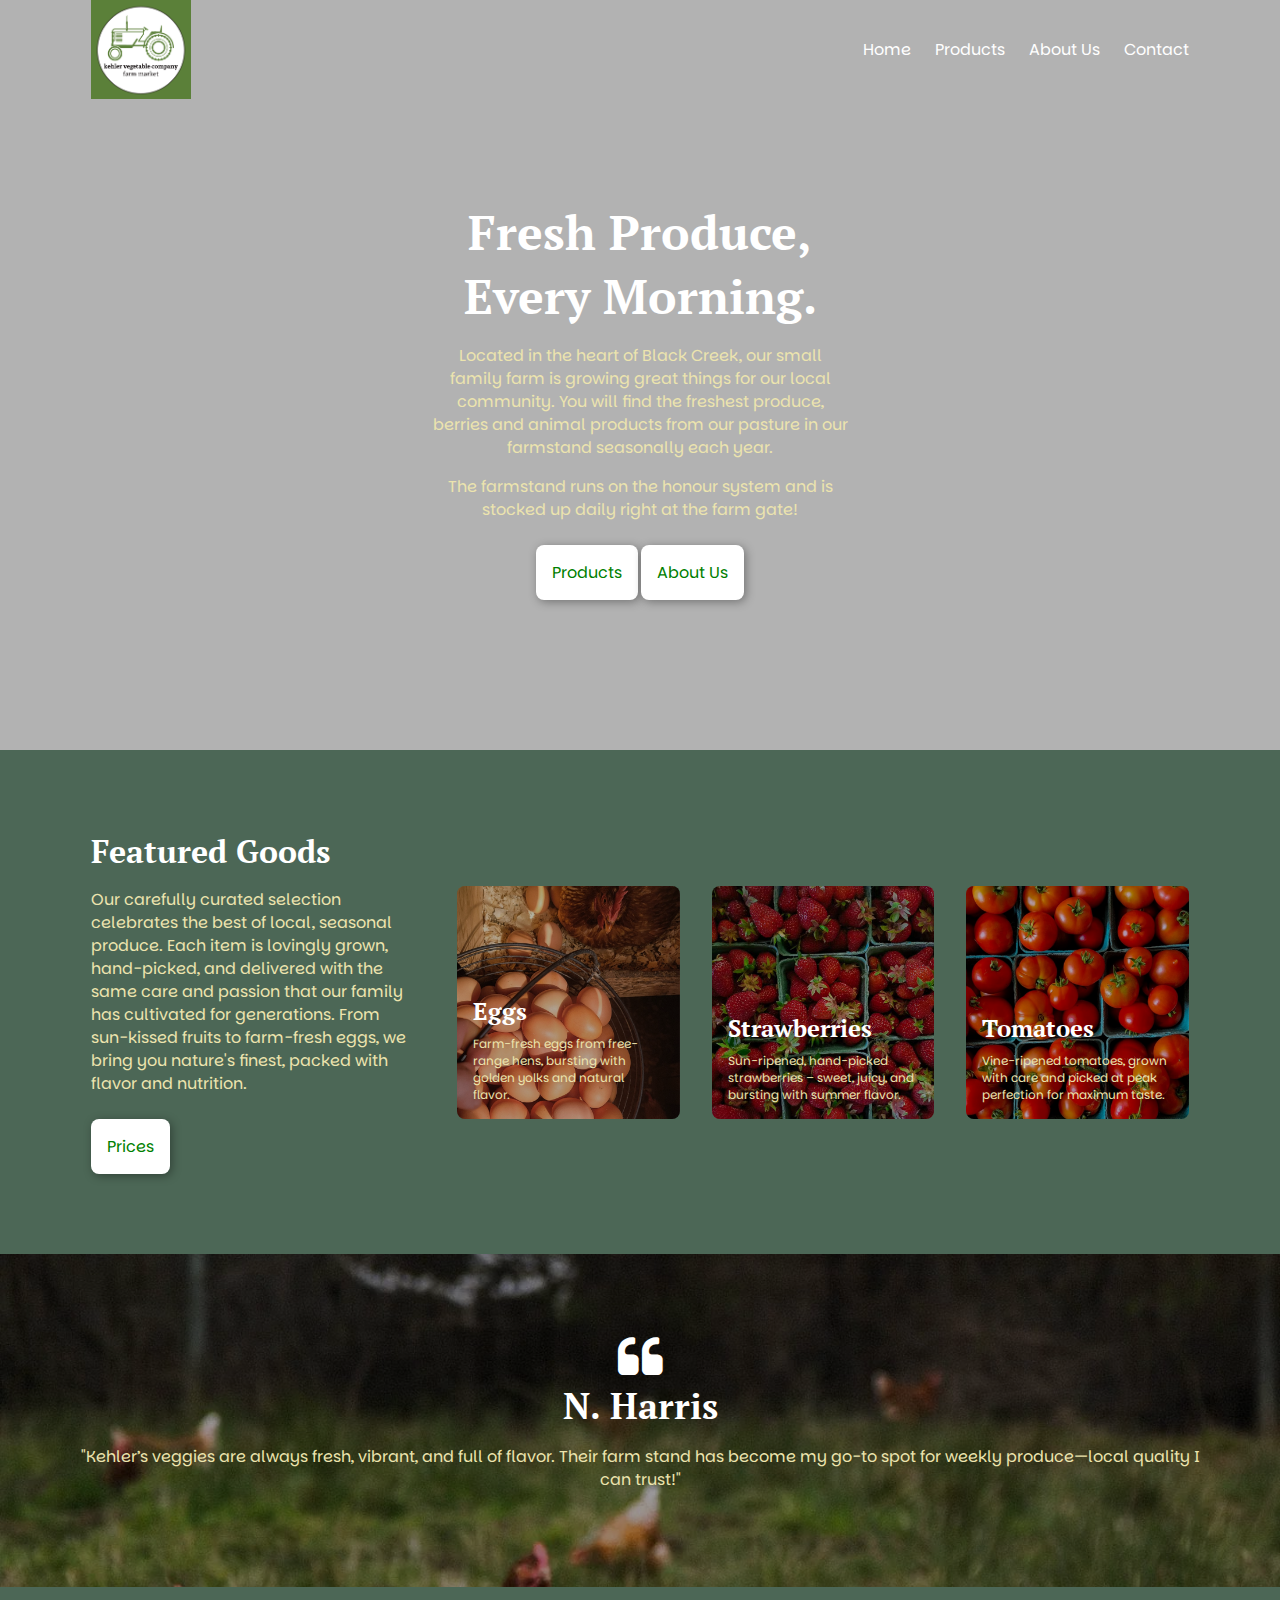
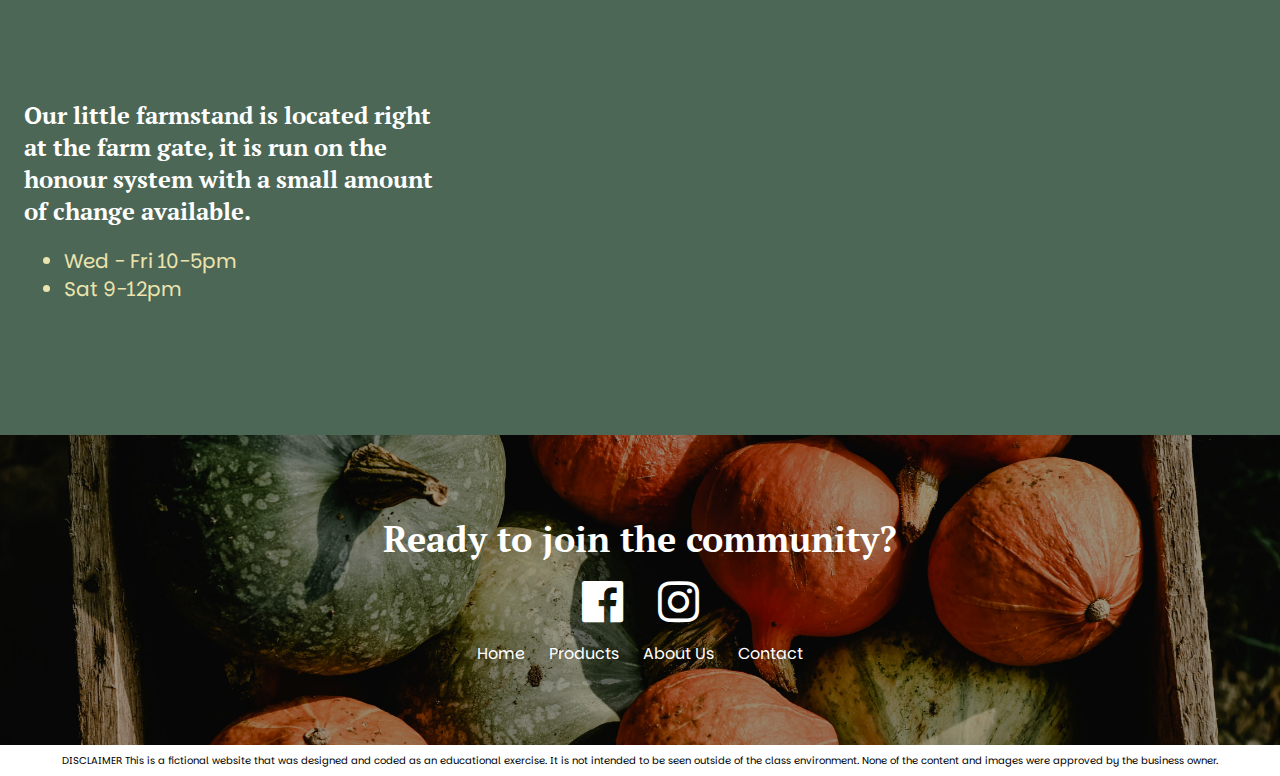
==== commit e4d016be: "adjusted homepage media queries" ====
--- a/index.html
+++ b/index.html
@@ -51,14 +51,14 @@
 
         <!-- Hero -->
 
-        <section class="hero dark-background">
-            <video class="hero-video" src="tomato-garden.mp4" title="Tomato Garden" preload="metadata" autoplay muted loop></video>
+        <section class="home-hero dark-background">
+            <video class="home-hero-video" src="tomato-garden.mp4" title="Tomato Garden" preload="metadata" autoplay muted loop></video>
             <div class="content-width">
 
                 <!-- background video with overlay text, maybe transition buttons (transition-timing-function)? and then 2nd and 3rd header do image--> 
 
               <h1>Fresh Produce, Every Morning.</h1>
-              <p>Located in the heart of Black Creek, our small family farm is growing great things for our local community. You will find the freshest produce, berries and non-gmo eggs from our pasture in our farmstand seasonally each year. 
+              <p>Located in the heart of Black Creek, our small family farm is growing great things for our local community. You will find the freshest produce, berries and animal products from our pasture in our farmstand seasonally each year. 
               <p>The farmstand runs on the honour system and is stocked up daily right at the farm gate!
             </p>
               </p>
@@ -98,8 +98,8 @@
 
           <!-- Testimonials -->
 
-          <section class="testimonials section-spacing">
-            <div class="content-width">
+          <section class="testimonials">
+            <div class="content-width section-spacing">
               <div class="testimonials-content">
                 <i class="fa fa-quote-left" aria-hidden="true"></i>
 
@@ -120,10 +120,10 @@
 
         <section class="location">
             <section class="hours">
-                <h2>Our little farmstand is located right at the farm gate, it is run on the honour system with a small amount of change available.</h2>
+                <h3>Our little farmstand is located right at the farm gate, it is run on the honour system with a small amount of change available.</h3>
                 <ul>
                     <li>Wed - Fri 10-5pm</li>
-                    <li>Satuday 9-12pm</li>
+                    <li>Sat 9-12pm</li>
                 </ul>
             </section>
             <div class="location-content">
@@ -141,8 +141,8 @@
         <p>#8083 <br> Black Creek, BC V9J 1G9</p>
         <p><a href="https://www.kehlervegetables.ca">kehlervegetables.ca</a> <br> (250) 202-3236</p> -->
 
-        <footer class="footer section-spacing">
-            <div class="content-width">
+        <footer class="footer">
+            <div class="content-width  section-spacing">
               <div class="footer-content">
                 <h2>Ready to join the community?</h2>
                 <section class="social-media">
--- a/style.css
+++ b/style.css
@@ -15,7 +15,7 @@
 }
 
 p {
-  font-size: 1.6rem;
+  font-size: 1.4rem;
   color: rgb(236, 228, 174);
 }
 
@@ -28,28 +28,54 @@
   font-weight: 700;
   font-style: normal;
   color: white;
-  /* margin: 0 0 16px 0; */
+  margin: 0 0 16px 0;
 }
 
 h1 {
-  font-size: 4.8rem;
+  font-size: 3.6rem;
 }
 
 h2 {
-  font-size: 3.6rem;
+  font-size: 2.8rem;
 }
 
 h3 {
-  font-size: 2.4rem;
+  font-size: 2rem;
 }
 
 h4 {
-  font-size: 2rem;
+  font-size: 1.8rem;
 }
 
 h5 {
-  font-size: 1.6rem;
+  font-size: 1.4rem;
   text-transform: uppercase;
+}
+
+@media only screen and (min-width: 1200px) {
+  h1 {
+    font-size: 4.8rem;
+  }
+
+  h2 {
+    font-size: 3.6rem;
+  }
+
+  h3 {
+    font-size: 2.4rem;
+  }
+
+  h4 {
+    font-size: 2rem;
+  }
+
+  h5 {
+    font-size: 1.6rem;
+  }
+
+  p {
+    font-size: 1.6rem;
+  }
 }
 
 .button {
@@ -95,93 +121,78 @@
   padding: 8rem 0;
 }
 
-@media only screen and (min-width: 768px) {
-  .content-width {
-    width: 69rem;
-  }
-}
-
 @media only screen and (min-width: 1200px) {
   .content-width {
     width: 113rem;
   }
 }
 
-/*-------- P.1 HEADER ---------*/
+/*-------- PAGE 1 ---------*/
 
 header {
-  position: absolute;
-  width: 100%;
-  z-index: 1;
-}
-
-header .content-width {
-  display: flex;
-  align-items: center;
-  justify-content: space-between;
-}
-
-.header-logo {
-  width: 100px;
-}
-
-nav {
-  font-size: 1.6rem;
-  color: white;
-}
-
-.main-nav ul {
-  display: flex;
-  align-items: center;
-  gap: 24px;
-  margin: 0;
-  padding: 0;
-  list-style: none;
-  text-decoration: none;
-}
-
-.main-nav a {
-  color: white;
-  text-decoration: none;
-  /* padding-bottom: 8px;
+  display: none;
+}
+
+@media only screen and (min-width: 1200px) {
+  header {
+    position: absolute;
+    width: 100%;
+    z-index: 1;
+    display: block;
+  }
+
+  header .content-width {
+    display: flex;
+    align-items: center;
+    justify-content: space-between;
+  }
+
+  .header-logo {
+    width: 100px;
+  }
+
+  nav {
+    font-size: 1.6rem;
+    color: white;
+  }
+
+  .main-nav ul {
+    display: flex;
+    align-items: center;
+    gap: 24px;
+    margin: 0;
+    padding: 0;
+    list-style: none;
+    text-decoration: none;
+  }
+
+  .main-nav a {
+    color: white;
+    text-decoration: none;
+    /* padding-bottom: 8px;
     position: relative; */
-}
-
-.main-nav a:hover {
-  text-decoration: underline;
-}
-
-/* .main-nav a::after {
-    content:"";
-    display: block;
-    position: absolute;
-    bottom: 0;
-    left: 0;
-    width: 0;
-    height: 2px;
-    background: white;
-    transition: width 0.2s ease-in-out;
-}
-
-.main-nav a:hover::after {
-    width: 100%;
-} */
-
-.mobile-toggle {
-  display: none;
+  }
+
+  .main-nav a:hover {
+    text-decoration: underline;
+  }
+
+  .mobile-toggle {
+    display: none;
+  }
 }
 
 /*-------- HERO ---------*/
 
-.hero {
-  position: relative;
-  padding: 200px 0 150px 0;
+.home-hero {
+  position: relative;
+  padding: 50px 0;
   text-align: center;
   background-color: rgba(0, 0, 0, 0.3);
   color: white;
 }
 
-.hero-video {
+.home-hero-video {
   width: 100%;
   height: 100%;
   object-fit: cover;
@@ -191,8 +202,14 @@
   z-index: -1;
 }
 
-.hero .content-width {
+.home-hero .content-width {
   max-width: 45rem;
+}
+
+@media only screen and (min-width: 1200px) {
+  .home-hero {
+    padding: 200px 0 150px 0;
+  }
 }
 
 /*-------- OFFERINGS ---------*/
@@ -203,7 +220,7 @@
 
 .offerings-content {
   text-align: center;
-  padding-right: 4rem;
+  padding-bottom: 2.4rem;
 }
 
 .offerings h2 {
@@ -280,6 +297,8 @@
 
   .offerings-content {
     text-align: left;
+    padding-right: 4rem;
+    padding-bottom: 0;
   }
 }
 
@@ -324,26 +343,43 @@
 /*-------- LOCATION / CONTACT ---------*/
 
 .hours {
-  width: 30%;
   justify-content: center;
   align-items: center;
-  font-size: 2.4rem;
   color: rgb(236, 228, 174);
 }
 
-.hours h2 {
+.hours ul {
+  font-size: 2rem;
 }
 
 .location {
   display: flex;
   justify-content: flex-end;
+  flex-direction: column;
   padding: 2.4rem;
   background-color: #4c6756;
 }
 
 .location iframe {
-  width: 70%;
-  height: 40rem;
+  height: 30rem;
+}
+
+@media only screen and (min-width: 1200px) {
+  .hours {
+    width: 40%;
+
+    padding-right: 6rem;
+  }
+
+  .location {
+    align-items: center;
+    flex-direction: row;
+  }
+
+  .location iframe {
+    width: 60%;
+    height: 40rem;
+  }
 }
 
 /*-------- FOOTER ---------*/
@@ -388,9 +424,10 @@
 
 .footer-nav ul {
   display: flex;
+  flex-direction: column;
   align-items: center;
   justify-content: center;
-  gap: 24px;
+  gap: 16px;
   margin: 0;
   padding: 0;
   list-style: none;
@@ -408,16 +445,30 @@
   text-decoration: underline;
 }
 
+@media only screen and (min-width: 1200px) {
+
+  .footer-nav ul {
+    flex-direction: row;
+    gap: 24px;
+    
+    
+  }
+
+
+}
+
 /*-------- DISCLAIMER ---------*/
 
 .disclaimer {
-  text-align: center;
-}
-
-/*-------- P.2 ---------*/
+  padding: 8px;
+  text-align: center;
+}
+
+/*-------- PAGE 2 ---------*/
 
 .hero {
   position: relative;
+
   padding: 50px 0 75px 0;
   text-align: center;
   background-color: rgba(0, 0, 0, 0.3);
@@ -437,12 +488,15 @@
 /*-------- PRODUCTS ---------*/
 
 .products {
-  background-color: red;
+  background-color: #4c6756;
 }
 
 .product {
   display: grid;
-  grid-template-columns: 3fr 2fr;
+  grid-template-columns: 2fr 2fr;
+  /* justify-content: center; */
+  align-items: center;
+  margin: 0;
 }
 
 .products .content-width {
@@ -450,3 +504,47 @@
   grid-template-columns: 1fr 1fr;
   gap: 16px;
 }
+
+.product-content p {
+  max-width: 80%;
+}
+
+.product h3 h5 {
+  margin: 0;
+  padding: 0;
+}
+
+.product-image {
+  height: auto;
+  width: 233px;
+  max-width: 100%;
+  background-color: #c2d1d9;
+  border-radius: 8px;
+  padding: 16px;
+  display: flex;
+  flex-direction: column;
+  justify-content: flex-end;
+  background-position: center;
+  background-size: cover;
+  position: relative;
+  overflow: hidden;
+  object-fit: cover;
+}
+
+/* .product-image::before {
+    content: "";
+    display: block;
+    position: absolute;
+    top: 0;
+    bottom: 0;
+    left: 0;
+    right: 0;
+    background-color: black;
+    opacity: 0.3;
+  } */
+
+/*-------- PAGE 3 ---------*/
+
+.faq {
+  background-color: red;
+}
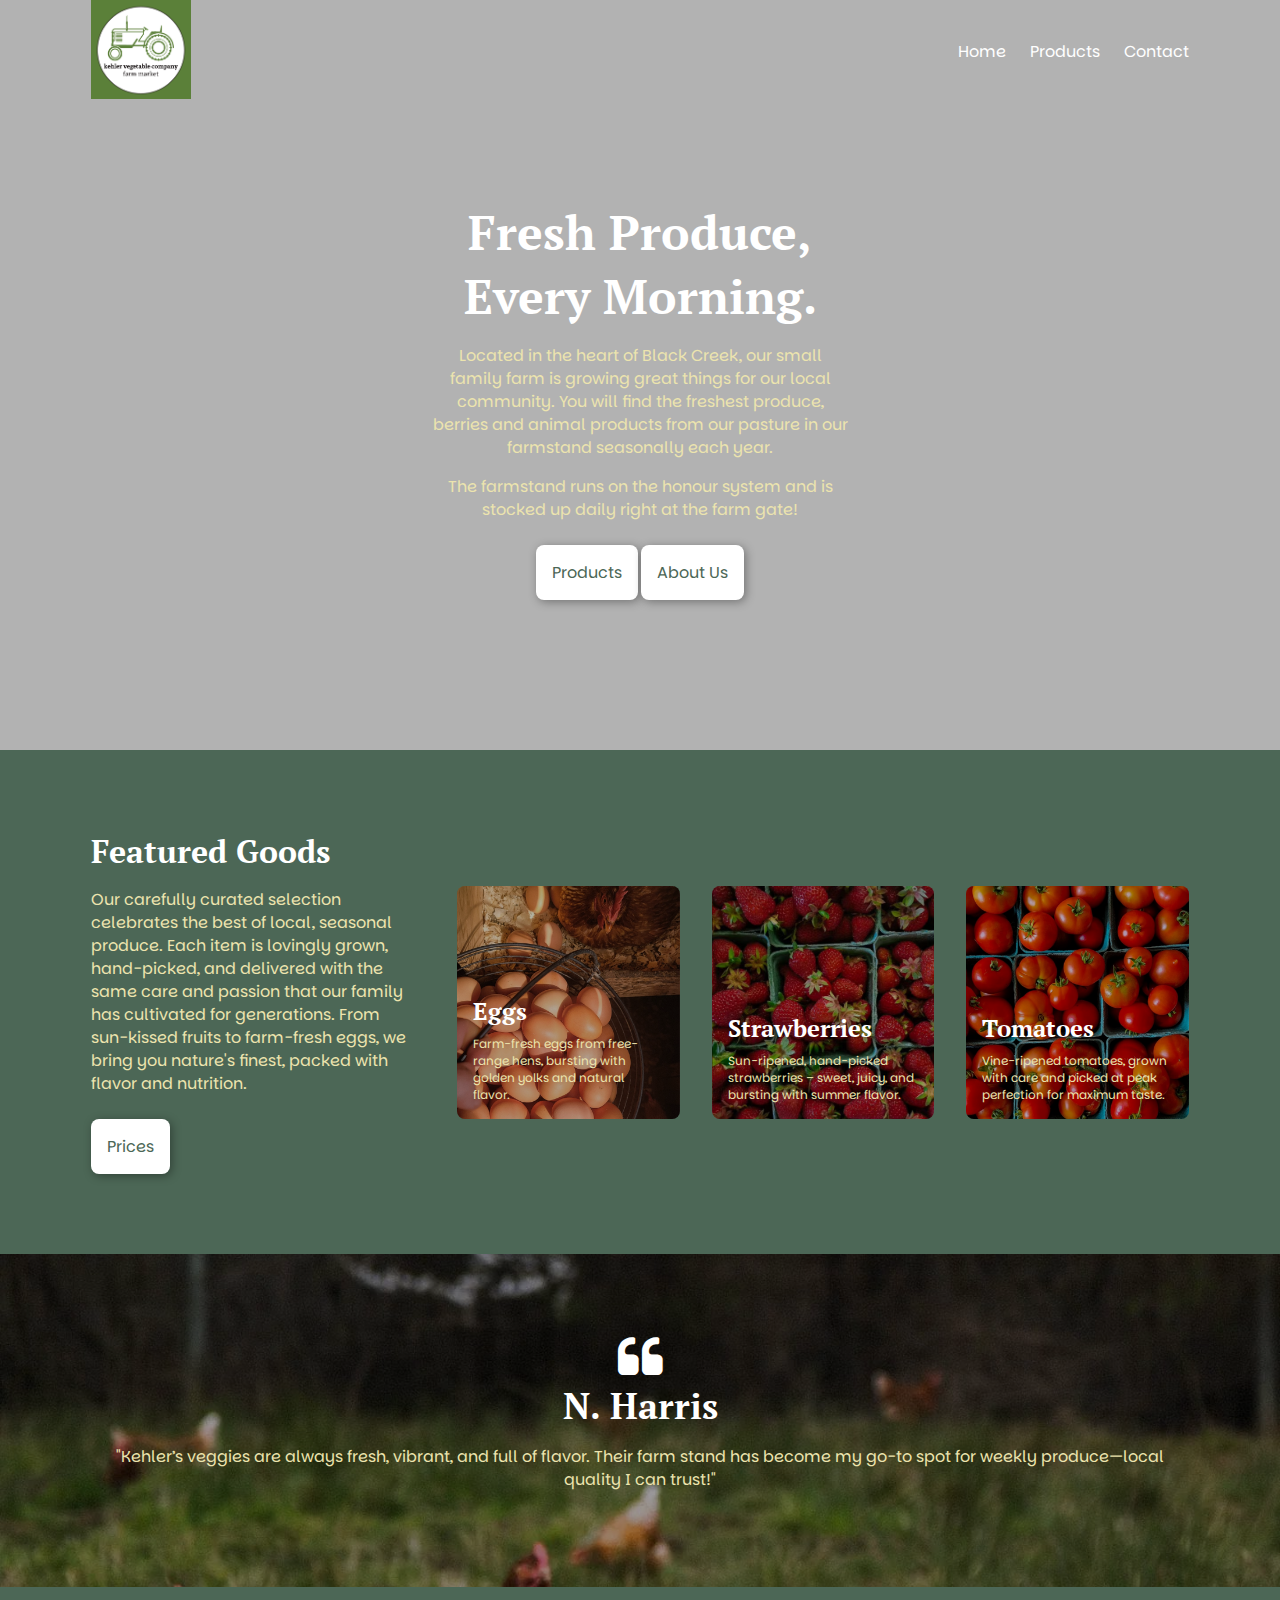
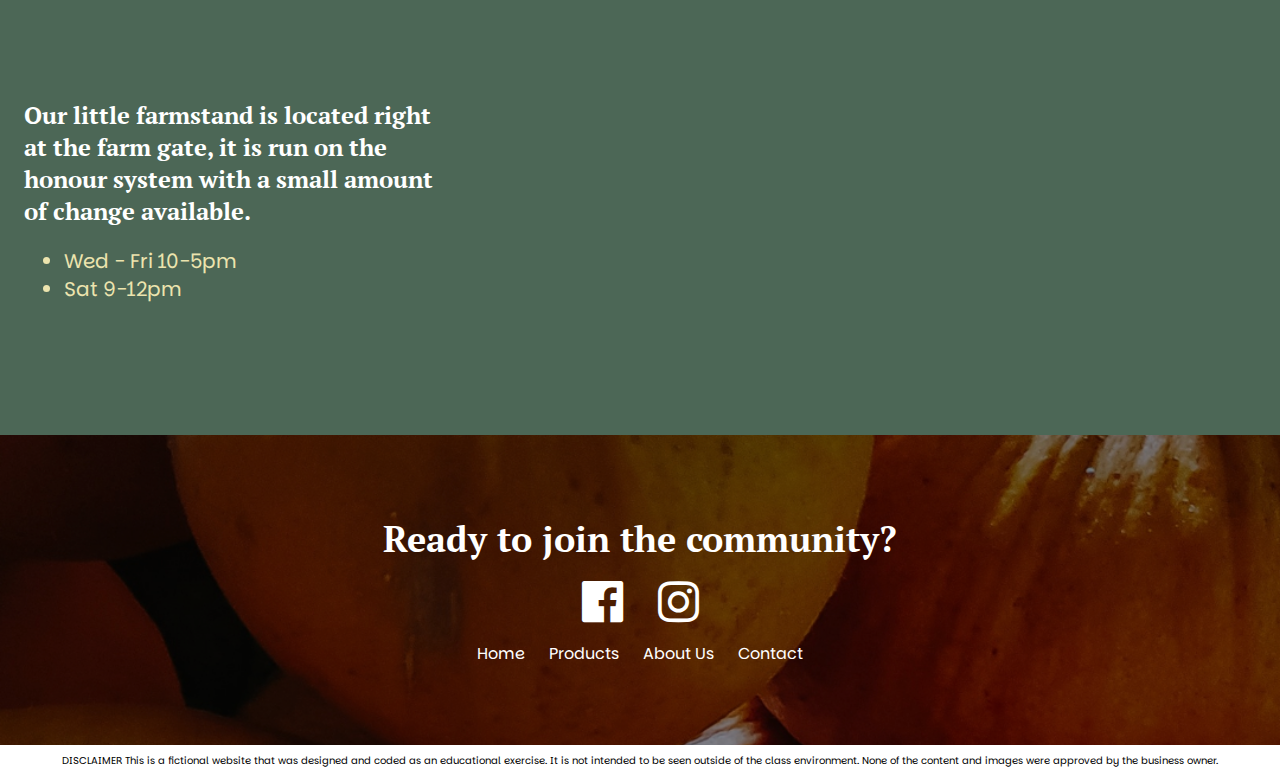
==== commit 729e8ec3: "added and styled responsive nav menu to mobile, created form and created web table and form" ====
--- a/index.html
+++ b/index.html
@@ -24,22 +24,22 @@
     
     <header>
       <div class="content-width">
-        <img class="header-logo" src="images/kehler-logo.png" alt="Kehler Farms Logo" />
-        <nav class="main-nav">
+        <a href="index.html">
+        <img class="header-logo" src="images/kehler-logo.png" alt="Kehler Farms Logo" /></a>
+        <nav id="main-nav">
           <ul>
-            <li><a href="#">Home</a></li>
-            <li><a href="#">Products</a></li>
-            <li><a href="#">About Us</a></li>
-            <li><a href="#">Contact</a></li>
+            <li><a href="index.html">Home</a></li>
+            <li><a href="products.html">Products</a></li>
+            <li><a href="contact.html">Contact</a></li>
           </ul>
+          <button class="mobile-toggle" onclick="showNav()">
+            <i class="fa fa-times" aria-hidden="true"></i>
+          </button>
         </nav>
+        <button class="mobile-toggle" onclick="showNav()">
+          <i class="fa fa-bars" aria-hidden="true"></i>
+        </button>
       </div>
-
-      <!-- Make good hamburger menu for mobile -->
-
-      <button class="mobile-toggle" onclick="showNav()">
-        <i class="fa fa-bars" aria-hidden="true"></i>
-      </button>
 
     </header>
 
@@ -113,7 +113,7 @@
             
     
         </main>
-        </body>
+        
 
         <!-- Map, Contact and Hours -->
          
@@ -161,27 +161,21 @@
                       <li><a href="#">About Us</a></li>
                       <li><a href="#">Contact</a></li>
                     </ul>
-
-                  </nav></section>
-                
+                  </nav>
+                </section>
               </div>
             </div>
           </footer>
 
-           <!-- <ul>
-                  <li><a href="#">Home</a></li>
-                  <li><a href="#">Products</a></li>
-                  <li><a href="#">About Us</a></li>
-                  <li><a href="#">Contact</a></li>
-                </ul>
-              </div>
-            </div>
-            <div class="footer-rights">
-              <div class="content-width">
-                <p>©2024 - Kehler Vegetable Farms | All right reserved</p>
-
           <!-- Disclaimer -->
 
           <section class="disclaimer">DISCLAIMER This is a fictional website that was designed and coded as an educational exercise. It is not intended to be seen outside of the class environment. None of the content and images were approved by the business owner.</section>
-          
+         
+         <script>
+            function showNav() {
+              var element = document.getElementById("main-nav");
+              element.classList.toggle("show");
+            }
+          </script>
+</body>
 </html>
--- a/style.css
+++ b/style.css
@@ -82,7 +82,7 @@
   background-color: white;
   border: none;
   border-radius: 8px;
-  color: green;
+  color: #4c6756;
   padding: 16px 16px;
   margin-top: 8px;
   text-align: center;
@@ -96,10 +96,14 @@
   -webkit-box-shadow: 2px 2px 10px 0px rgba(0, 0, 0, 0.35);
   -moz-box-shadow: 2px 2px 10px 0px rgba(0, 0, 0, 0.35);
   box-shadow: 2px 2px 10px 0px rgba(0, 0, 0, 0.35);
+  font-family: "Parkinsans", sans-serif;
+  font-optical-sizing: auto;
+  font-weight: 400;
+  font-style: normal;
 }
 
 .button:hover {
-  background-color: green;
+  background-color: #4c6756;
   color: white;
   transform: scale(1.1);
 }
@@ -114,39 +118,99 @@
   width: 33.4rem;
   max-width: 100%;
   margin: auto;
-  padding: 0 16px;
+  padding-left: 16px;
+  padding-right: 16px;
 }
 
 .section-spacing {
-  padding: 8rem 0;
+  padding-top: 4rem;
+  padding-bottom: 4rem;
+}
+
+.bg-green {
+  background-color: #4c6756;
 }
 
 @media only screen and (min-width: 1200px) {
   .content-width {
     width: 113rem;
   }
+
+  .section-spacing {
+    padding-top: 8rem;
+    padding-bottom: 8rem;
+  }
 }
 
 /*-------- PAGE 1 ---------*/
 
 header {
+  position: absolute;
+  width: 100%;
+  z-index: 1;
+}
+
+.header-logo {
+  width: 40px;
+}
+
+.mobile-toggle {
   display: none;
 }
 
-@media only screen and (min-width: 1200px) {
-  header {
-    position: absolute;
-    width: 100%;
-    z-index: 1;
-    display: block;
-  }
-
-  header .content-width {
+header .content-width {
+  display: flex;
+  align-items: center;
+  justify-content: space-between;
+}
+
+@media only screen and (max-width: 1199px) {
+  #main-nav {
+    display: none;
+  }
+  #main-nav.show {
     display: flex;
     align-items: center;
-    justify-content: space-between;
-  }
-
+    justify-content: center;
+    position: fixed;
+    background-color: #4c6756;
+    height: 100vh;
+    width: 100vw;
+    top: 0;
+    left: 0;
+  }
+
+  #main-nav .mobile-toggle {
+    position: fixed;
+    top: 16px;
+    right: 16px;
+  }
+  .mobile-toggle {
+    display: block;
+    color: white;
+    font-size: 24px;
+    border: none;
+    background: none;
+    outline: none;
+  }
+  #main-nav a {
+    text-decoration: none;
+    color: white;
+    font-size: 24px;
+  }
+  #main-nav ul {
+    display: flex;
+    flex-direction: column;
+    align-items: center;
+    justify-content: center;
+    gap: 16px;
+    list-style-type: none;
+    margin: 0;
+    padding: 0;
+  }
+}
+
+@media only screen and (min-width: 1200px) {
   .header-logo {
     width: 100px;
   }
@@ -156,7 +220,7 @@
     color: white;
   }
 
-  .main-nav ul {
+  #main-nav ul {
     display: flex;
     align-items: center;
     gap: 24px;
@@ -166,14 +230,12 @@
     text-decoration: none;
   }
 
-  .main-nav a {
+  #main-nav a {
     color: white;
     text-decoration: none;
-    /* padding-bottom: 8px;
-    position: relative; */
-  }
-
-  .main-nav a:hover {
+  }
+
+  #main-nav a:hover {
     text-decoration: underline;
   }
 
@@ -186,7 +248,7 @@
 
 .home-hero {
   position: relative;
-  padding: 50px 0;
+  padding: 80px 0 50px 0;
   text-align: center;
   background-color: rgba(0, 0, 0, 0.3);
   color: white;
@@ -203,7 +265,7 @@
 }
 
 .home-hero .content-width {
-  max-width: 45rem;
+  width: 45rem;
 }
 
 @media only screen and (min-width: 1200px) {
@@ -332,14 +394,6 @@
   position: relative;
 }
 
-/*
-@media only screen and (min-width: 1200px) {
-  .testimonials .content-width {
-    display: grid;
-    grid-template-columns: 1fr 2fr;
-  }
-} */
-
 /*-------- LOCATION / CONTACT ---------*/
 
 .hours {
@@ -446,15 +500,10 @@
 }
 
 @media only screen and (min-width: 1200px) {
-
   .footer-nav ul {
     flex-direction: row;
     gap: 24px;
-    
-    
-  }
-
-
+  }
 }
 
 /*-------- DISCLAIMER ---------*/
@@ -468,8 +517,7 @@
 
 .hero {
   position: relative;
-
-  padding: 50px 0 75px 0;
+  padding: 80px 0 50px 0;
   text-align: center;
   background-color: rgba(0, 0, 0, 0.3);
   color: white;
@@ -485,6 +533,14 @@
   z-index: -1;
 }
 
+@media only screen and (min-width: 1200px) {
+  .hero {
+    padding: 200px 0 150px 0;
+  }
+}
+
+
+
 /*-------- PRODUCTS ---------*/
 
 .products {
@@ -492,21 +548,19 @@
 }
 
 .product {
-  display: grid;
-  grid-template-columns: 2fr 2fr;
-  /* justify-content: center; */
+  display: flex;
+  flex-direction: column;
   align-items: center;
-  margin: 0;
-}
-
-.products .content-width {
-  display: grid;
-  grid-template-columns: 1fr 1fr;
-  gap: 16px;
-}
-
-.product-content p {
-  max-width: 80%;
+  text-align: center;
+  margin-bottom: 4rem;
+}
+
+.product:last-child {
+  margin-bottom: 0;
+}
+
+.product-content {
+  padding-bottom: 1rem;
 }
 
 .product h3 h5 {
@@ -531,20 +585,94 @@
   object-fit: cover;
 }
 
-/* .product-image::before {
-    content: "";
-    display: block;
-    position: absolute;
-    top: 0;
-    bottom: 0;
-    left: 0;
-    right: 0;
-    background-color: black;
-    opacity: 0.3;
-  } */
+@media only screen and (min-width: 1200px) {
+  .product {
+    display: grid;
+    grid-template-columns: 2fr 2fr;
+    margin: 0;
+    text-align: left;
+  }
+
+  .products .content-width {
+    display: grid;
+    grid-template-columns: 1fr 1fr;
+    gap: 16px;
+  }
+
+  .product-content {
+    padding-right: 1.6rem;
+  }
+}
 
 /*-------- PAGE 3 ---------*/
 
-.faq {
-  background-color: red;
-}
+/*-------- FORM ---------*/
+
+.form .content-width {
+  width: 40rem;
+  padding-left: 16px;
+  padding-right: 16px;
+}
+
+.form-field input,
+.form-field select,
+.form-field textarea {
+  border: none;
+  padding: 4px 8px;
+  border-radius: 4px;
+  font-family: "Parkinsans", sans-serif;
+  font-optical-sizing: auto;
+  font-weight: 400;
+  font-style: normal;
+}
+
+.form-field select {
+  padding: 4px;
+}
+
+.form-field textarea {
+  padding: 4px;
+  resize: none;
+}
+
+.form-field {
+  display: flex;
+  flex-direction: column;
+  margin-bottom: 16px;
+}
+
+.form-field label {
+  margin-bottom: 4px;
+  color: rgb(236, 228, 174);
+}
+
+/*-------- TABLE ---------*/
+
+table {
+  border-collapse: collapse;
+  width: 100%;
+  text-align: left;
+  background: white;
+  border-radius: 8px;
+  overflow: hidden;
+}
+
+th,
+td {
+  /* border: 1px solid #cecfd5; */
+  padding: 10px 15px;
+}
+
+thead {
+  background: #4c6756;
+}
+
+.our-staff {
+  padding-top: 0;
+}
+
+.our-staff .content-width {
+  width: 40rem;
+  padding-left: 16px;
+  padding-right: 16px;
+}
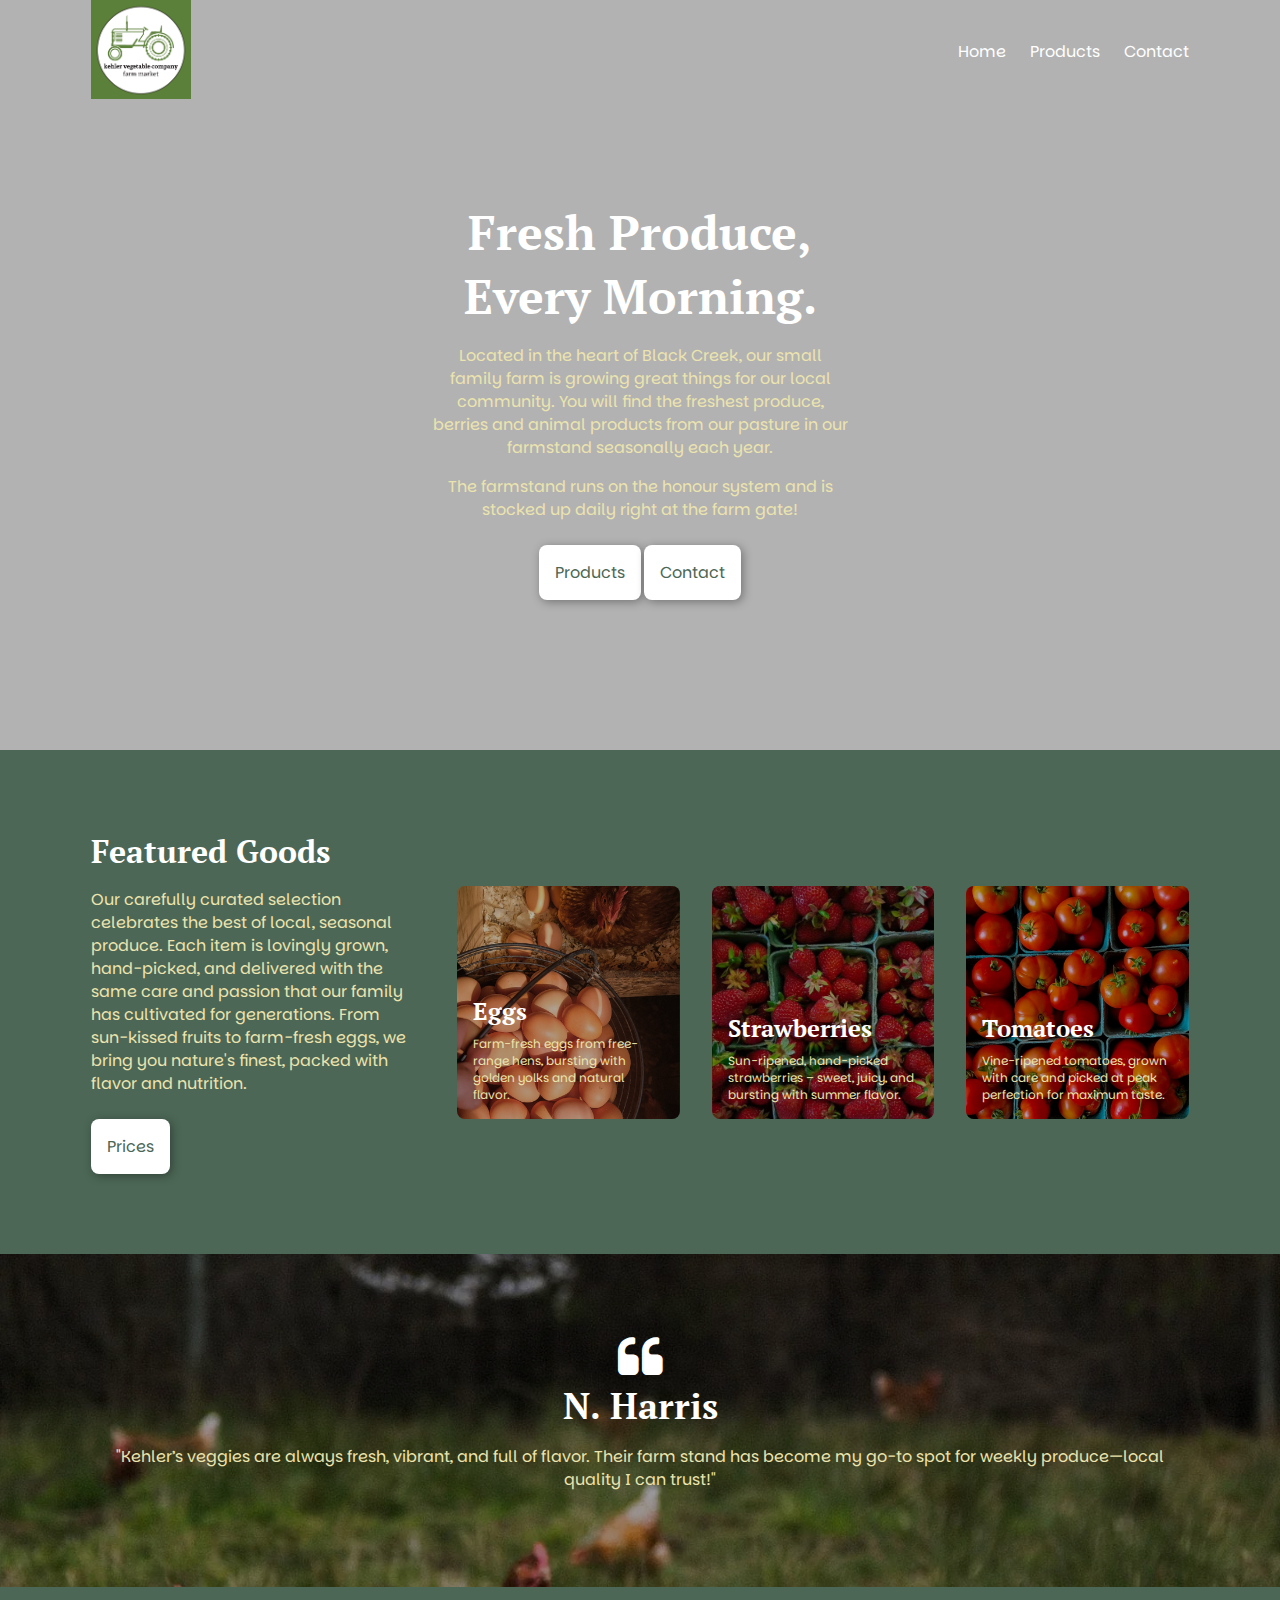
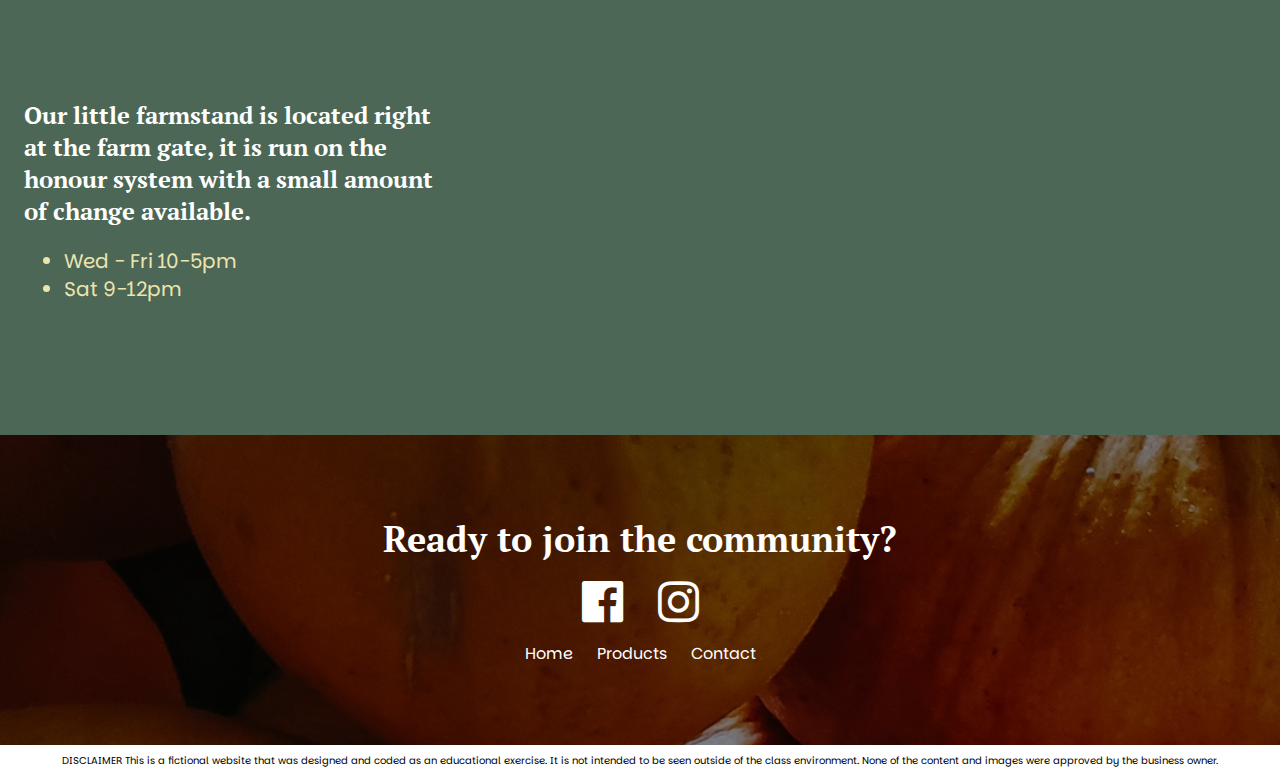
==== commit 4894a674: "moved media queries to the bottom of style" ====
--- a/index.html
+++ b/index.html
@@ -62,8 +62,8 @@
               <p>The farmstand runs on the honour system and is stocked up daily right at the farm gate!
             </p>
               </p>
-              <a class="button" href="#">Products</a>
-              <a class="button" href="#">About Us</a>
+              <a class="button" href="products.html">Products</a>
+              <a class="button" href="contact.html">Contact</a>
             </div>
           </section>
 
@@ -76,7 +76,7 @@
                 <p>
                     Our carefully curated selection celebrates the best of local, seasonal produce. Each item is lovingly grown, hand-picked, and delivered with the same care and passion that our family has cultivated for generations. From sun-kissed fruits to farm-fresh eggs, we bring you nature's finest, packed with flavor and nutrition.
                 </p>
-                <a class="button" href="#">Prices</a>
+                <a class="button" href="products.html">Prices</a>
               </div>
               <div class="offerings-cards">
                 <div class="offerings-card" style="background-image: url(images/eggs2.jpeg);">
@@ -156,10 +156,10 @@
 
                 <section class="footer-nav"><nav>
                     <ul>
-                      <li><a href="#">Home</a></li>
-                      <li><a href="#">Products</a></li>
-                      <li><a href="#">About Us</a></li>
-                      <li><a href="#">Contact</a></li>
+                      <li><a href="index.html">Home</a></li>
+                      <li><a href="products.html">Products</a></li>
+                    
+                      <li><a href="contact.html">Contact</a></li>
                     </ul>
                   </nav>
                 </section>
--- a/style.css
+++ b/style.css
@@ -52,32 +52,6 @@
   text-transform: uppercase;
 }
 
-@media only screen and (min-width: 1200px) {
-  h1 {
-    font-size: 4.8rem;
-  }
-
-  h2 {
-    font-size: 3.6rem;
-  }
-
-  h3 {
-    font-size: 2.4rem;
-  }
-
-  h4 {
-    font-size: 2rem;
-  }
-
-  h5 {
-    font-size: 1.6rem;
-  }
-
-  p {
-    font-size: 1.6rem;
-  }
-}
-
 .button {
   background-color: white;
   border: none;
@@ -131,17 +105,6 @@
   background-color: #4c6756;
 }
 
-@media only screen and (min-width: 1200px) {
-  .content-width {
-    width: 113rem;
-  }
-
-  .section-spacing {
-    padding-top: 8rem;
-    padding-bottom: 8rem;
-  }
-}
-
 /*-------- PAGE 1 ---------*/
 
 header {
@@ -162,6 +125,409 @@
   display: flex;
   align-items: center;
   justify-content: space-between;
+}
+
+
+
+/*-------- HERO ---------*/
+
+.home-hero {
+  position: relative;
+  padding: 80px 0 50px 0;
+  text-align: center;
+  background-color: rgba(0, 0, 0, 0.3);
+  color: white;
+}
+
+.home-hero-video {
+  width: 100%;
+  height: 100%;
+  object-fit: cover;
+  position: absolute;
+  left: 0;
+  top: 0;
+  z-index: -1;
+}
+
+.home-hero .content-width {
+  width: 45rem;
+}
+
+
+
+/*-------- OFFERINGS ---------*/
+
+.offerings {
+  background-color: #4c6756;
+}
+
+.offerings-content {
+  text-align: center;
+  padding-bottom: 2.4rem;
+}
+
+.offerings h2 {
+  font-size: 3.2rem;
+  margin-top: 0;
+}
+
+.offerings-cards {
+  display: flex;
+  flex-direction: column;
+  gap: 16px;
+  align-items: center;
+}
+
+.offerings-card {
+  height: 233px;
+  width: 233px;
+  max-width: 100%;
+  background-color: #c2d1d9;
+  border-radius: 8px;
+  padding: 16px;
+  display: flex;
+  flex-direction: column;
+  justify-content: flex-end;
+  background-position: center;
+  background-size: cover;
+  position: relative;
+  overflow: hidden;
+}
+
+.offerings-card::before {
+  content: "";
+  display: block;
+  position: absolute;
+  top: 0;
+  bottom: 0;
+  left: 0;
+  right: 0;
+  background-color: black;
+  opacity: 0.3;
+}
+
+.offerings-card h3 {
+  margin: 0 0 8px 0;
+  position: relative;
+}
+
+.offerings-card p {
+  margin: 0;
+  position: relative;
+  font-size: 1.2rem;
+}
+
+
+
+/*-------- TESTIMONIALS ---------*/
+
+.testimonials {
+  background: url(images/chickens1.jpeg) center center no-repeat;
+  background-size: cover;
+  position: relative;
+  text-align: center;
+}
+
+.testimonials i {
+  color: white;
+  font-size: 4.8rem;
+}
+
+.testimonials::before {
+  content: "";
+  display: block;
+  position: absolute;
+  top: 0;
+  bottom: 0;
+  left: 0;
+  right: 0;
+  background-color: black;
+  opacity: 0.4;
+}
+
+.testimonials .content-width {
+  position: relative;
+}
+
+/*-------- LOCATION / CONTACT ---------*/
+
+.hours {
+  justify-content: center;
+  align-items: center;
+  color: rgb(236, 228, 174);
+}
+
+.hours ul {
+  font-size: 2rem;
+}
+
+.location {
+  display: flex;
+  justify-content: flex-end;
+  flex-direction: column;
+  padding: 2.4rem;
+  background-color: #4c6756;
+}
+
+.location iframe {
+  height: 30rem;
+}
+
+
+
+/*-------- FOOTER ---------*/
+
+footer {
+  background: url(images/pumpkins.jpg) center center no-repeat;
+  background-size: cover;
+  position: relative;
+  text-align: center;
+}
+
+.footer::before {
+  content: "";
+  display: block;
+  position: absolute;
+  top: 0;
+  bottom: 0;
+  left: 0;
+  right: 0;
+  background-color: black;
+  opacity: 0.4;
+}
+
+.footer .content-width {
+  position: relative;
+}
+
+footer h2 {
+  margin: 0;
+}
+
+.footer i {
+  color: white;
+  font-size: 4.8rem;
+  padding: 1.6rem;
+}
+
+.footer-nav {
+  font-size: 1.6rem;
+  color: white;
+}
+
+.footer-nav ul {
+  display: flex;
+  flex-direction: column;
+  align-items: center;
+  justify-content: center;
+  gap: 16px;
+  margin: 0;
+  padding: 0;
+  list-style: none;
+  text-decoration: none;
+}
+
+.footer-nav a {
+  color: white;
+  text-decoration: none;
+  /* padding-bottom: 8px;
+    position: relative; */
+}
+
+.footer-nav a:hover {
+  text-decoration: underline;
+}
+
+
+
+/*-------- DISCLAIMER ---------*/
+
+.disclaimer {
+  padding: 8px;
+  text-align: center;
+}
+
+/*-------- PAGE 2 ---------*/
+
+.hero {
+  position: relative;
+  padding: 80px 0 50px 0;
+  text-align: center;
+  background-color: rgba(0, 0, 0, 0.3);
+  color: white;
+}
+
+.hero-video {
+  width: 100%;
+  height: 100%;
+  object-fit: cover;
+  position: absolute;
+  left: 0;
+  top: 0;
+  z-index: -1;
+}
+
+
+
+
+
+
+
+/*-------- PRODUCTS ---------*/
+
+.products {
+  background-color: #4c6756;
+}
+
+.product {
+  display: flex;
+  flex-direction: column;
+  align-items: center;
+  text-align: center;
+  margin-bottom: 4rem;
+}
+
+.product:last-child {
+  margin-bottom: 0;
+}
+
+.product-content {
+  padding-bottom: 1rem;
+}
+
+.product h3 h5 {
+  margin: 0;
+  padding: 0;
+}
+
+.product-image {
+  height: auto;
+  width: 233px;
+  max-width: 100%;
+  background-color: #c2d1d9;
+  border-radius: 8px;
+  padding: 16px;
+  display: flex;
+  flex-direction: column;
+  justify-content: flex-end;
+  background-position: center;
+  background-size: cover;
+  position: relative;
+  overflow: hidden;
+  object-fit: cover;
+}
+
+
+
+/*-------- PAGE 3 ---------*/
+
+/*-------- FORM ---------*/
+
+.form .content-width {
+  width: 40rem;
+  padding-left: 16px;
+  padding-right: 16px;
+}
+
+.form-field input,
+.form-field select,
+.form-field textarea {
+  border: none;
+  padding: 4px 8px;
+  border-radius: 4px;
+  font-family: "Parkinsans", sans-serif;
+  font-optical-sizing: auto;
+  font-weight: 400;
+  font-style: normal;
+}
+
+.form-field select {
+  padding: 4px;
+}
+
+.form-field textarea {
+  padding: 4px;
+  resize: none;
+}
+
+.form-field {
+  display: flex;
+  flex-direction: column;
+  margin-bottom: 16px;
+}
+
+.form-field label {
+  margin-bottom: 4px;
+  color: rgb(236, 228, 174);
+}
+
+/*-------- TABLE ---------*/
+
+table {
+  border-collapse: collapse;
+  width: 100%;
+  text-align: left;
+  background: white;
+  border-radius: 8px;
+  overflow: hidden;
+}
+
+th,
+td {
+  padding: 10px 15px;
+}
+
+thead {
+  background: #4c6756;
+}
+
+.our-staff {
+  padding-top: 0;
+}
+
+.our-staff .content-width {
+  width: 40rem;
+  padding-left: 16px;
+  padding-right: 16px;
+}
+
+/*-------- MEDIA QUERIES ---------*/
+
+@media only screen and (min-width: 1200px) {
+  h1 {
+    font-size: 4.8rem;
+  }
+
+  h2 {
+    font-size: 3.6rem;
+  }
+
+  h3 {
+    font-size: 2.4rem;
+  }
+
+  h4 {
+    font-size: 2rem;
+  }
+
+  h5 {
+    font-size: 1.6rem;
+  }
+
+  p {
+    font-size: 1.6rem;
+  }
+}
+
+@media only screen and (min-width: 1200px) {
+  .content-width {
+    width: 113rem;
+  }
+
+  .section-spacing {
+    padding-top: 8rem;
+    padding-bottom: 8rem;
+  }
 }
 
 @media only screen and (max-width: 1199px) {
@@ -244,96 +610,10 @@
   }
 }
 
-/*-------- HERO ---------*/
-
-.home-hero {
-  position: relative;
-  padding: 80px 0 50px 0;
-  text-align: center;
-  background-color: rgba(0, 0, 0, 0.3);
-  color: white;
-}
-
-.home-hero-video {
-  width: 100%;
-  height: 100%;
-  object-fit: cover;
-  position: absolute;
-  left: 0;
-  top: 0;
-  z-index: -1;
-}
-
-.home-hero .content-width {
-  width: 45rem;
-}
-
 @media only screen and (min-width: 1200px) {
   .home-hero {
     padding: 200px 0 150px 0;
   }
-}
-
-/*-------- OFFERINGS ---------*/
-
-.offerings {
-  background-color: #4c6756;
-}
-
-.offerings-content {
-  text-align: center;
-  padding-bottom: 2.4rem;
-}
-
-.offerings h2 {
-  font-size: 3.2rem;
-  margin-top: 0;
-}
-
-.offerings-cards {
-  display: flex;
-  flex-direction: column;
-  gap: 16px;
-  align-items: center;
-}
-
-.offerings-card {
-  height: 233px;
-  width: 233px;
-  max-width: 100%;
-  background-color: #c2d1d9;
-  border-radius: 8px;
-  padding: 16px;
-  display: flex;
-  flex-direction: column;
-  justify-content: flex-end;
-  background-position: center;
-  background-size: cover;
-  position: relative;
-  overflow: hidden;
-}
-
-.offerings-card::before {
-  content: "";
-  display: block;
-  position: absolute;
-  top: 0;
-  bottom: 0;
-  left: 0;
-  right: 0;
-  background-color: black;
-  opacity: 0.3;
-}
-
-.offerings-card h3 {
-  margin: 0 0 8px 0;
-  position: relative;
-}
-
-.offerings-card p {
-  margin: 0;
-  position: relative;
-  font-size: 1.2rem;
 }
 
 @media only screen and (min-width: 768px) {
@@ -364,60 +644,6 @@
   }
 }
 
-/*-------- TESTIMONIALS ---------*/
-
-.testimonials {
-  background: url(images/chickens1.jpeg) center center no-repeat;
-  background-size: cover;
-  position: relative;
-  text-align: center;
-}
-
-.testimonials i {
-  color: white;
-  font-size: 4.8rem;
-}
-
-.testimonials::before {
-  content: "";
-  display: block;
-  position: absolute;
-  top: 0;
-  bottom: 0;
-  left: 0;
-  right: 0;
-  background-color: black;
-  opacity: 0.4;
-}
-
-.testimonials .content-width {
-  position: relative;
-}
-
-/*-------- LOCATION / CONTACT ---------*/
-
-.hours {
-  justify-content: center;
-  align-items: center;
-  color: rgb(236, 228, 174);
-}
-
-.hours ul {
-  font-size: 2rem;
-}
-
-.location {
-  display: flex;
-  justify-content: flex-end;
-  flex-direction: column;
-  padding: 2.4rem;
-  background-color: #4c6756;
-}
-
-.location iframe {
-  height: 30rem;
-}
-
 @media only screen and (min-width: 1200px) {
   .hours {
     width: 40%;
@@ -436,69 +662,6 @@
   }
 }
 
-/*-------- FOOTER ---------*/
-
-footer {
-  background: url(images/pumpkins.jpg) center center no-repeat;
-  background-size: cover;
-  position: relative;
-  text-align: center;
-}
-
-.footer::before {
-  content: "";
-  display: block;
-  position: absolute;
-  top: 0;
-  bottom: 0;
-  left: 0;
-  right: 0;
-  background-color: black;
-  opacity: 0.4;
-}
-
-.footer .content-width {
-  position: relative;
-}
-
-footer h2 {
-  margin: 0;
-}
-
-.footer i {
-  color: white;
-  font-size: 4.8rem;
-  padding: 1.6rem;
-}
-
-.footer-nav {
-  font-size: 1.6rem;
-  color: white;
-}
-
-.footer-nav ul {
-  display: flex;
-  flex-direction: column;
-  align-items: center;
-  justify-content: center;
-  gap: 16px;
-  margin: 0;
-  padding: 0;
-  list-style: none;
-  text-decoration: none;
-}
-
-.footer-nav a {
-  color: white;
-  text-decoration: none;
-  /* padding-bottom: 8px;
-    position: relative; */
-}
-
-.footer-nav a:hover {
-  text-decoration: underline;
-}
-
 @media only screen and (min-width: 1200px) {
   .footer-nav ul {
     flex-direction: row;
@@ -506,83 +669,14 @@
   }
 }
 
-/*-------- DISCLAIMER ---------*/
-
-.disclaimer {
-  padding: 8px;
-  text-align: center;
-}
-
-/*-------- PAGE 2 ---------*/
-
-.hero {
-  position: relative;
-  padding: 80px 0 50px 0;
-  text-align: center;
-  background-color: rgba(0, 0, 0, 0.3);
-  color: white;
-}
-
-.hero-video {
-  width: 100%;
-  height: 100%;
-  object-fit: cover;
-  position: absolute;
-  left: 0;
-  top: 0;
-  z-index: -1;
-}
-
 @media only screen and (min-width: 1200px) {
   .hero {
     padding: 200px 0 150px 0;
   }
-}
-
-
-
-/*-------- PRODUCTS ---------*/
-
-.products {
-  background-color: #4c6756;
-}
-
-.product {
-  display: flex;
-  flex-direction: column;
-  align-items: center;
-  text-align: center;
-  margin-bottom: 4rem;
-}
-
-.product:last-child {
-  margin-bottom: 0;
-}
-
-.product-content {
-  padding-bottom: 1rem;
-}
-
-.product h3 h5 {
-  margin: 0;
-  padding: 0;
-}
-
-.product-image {
-  height: auto;
-  width: 233px;
-  max-width: 100%;
-  background-color: #c2d1d9;
-  border-radius: 8px;
-  padding: 16px;
-  display: flex;
-  flex-direction: column;
-  justify-content: flex-end;
-  background-position: center;
-  background-size: cover;
-  position: relative;
-  overflow: hidden;
-  object-fit: cover;
+
+  .hero .content-width {
+    width: 45rem;
+  }
 }
 
 @media only screen and (min-width: 1200px) {
@@ -602,77 +696,4 @@
   .product-content {
     padding-right: 1.6rem;
   }
-}
-
-/*-------- PAGE 3 ---------*/
-
-/*-------- FORM ---------*/
-
-.form .content-width {
-  width: 40rem;
-  padding-left: 16px;
-  padding-right: 16px;
-}
-
-.form-field input,
-.form-field select,
-.form-field textarea {
-  border: none;
-  padding: 4px 8px;
-  border-radius: 4px;
-  font-family: "Parkinsans", sans-serif;
-  font-optical-sizing: auto;
-  font-weight: 400;
-  font-style: normal;
-}
-
-.form-field select {
-  padding: 4px;
-}
-
-.form-field textarea {
-  padding: 4px;
-  resize: none;
-}
-
-.form-field {
-  display: flex;
-  flex-direction: column;
-  margin-bottom: 16px;
-}
-
-.form-field label {
-  margin-bottom: 4px;
-  color: rgb(236, 228, 174);
-}
-
-/*-------- TABLE ---------*/
-
-table {
-  border-collapse: collapse;
-  width: 100%;
-  text-align: left;
-  background: white;
-  border-radius: 8px;
-  overflow: hidden;
-}
-
-th,
-td {
-  /* border: 1px solid #cecfd5; */
-  padding: 10px 15px;
-}
-
-thead {
-  background: #4c6756;
-}
-
-.our-staff {
-  padding-top: 0;
-}
-
-.our-staff .content-width {
-  width: 40rem;
-  padding-left: 16px;
-  padding-right: 16px;
-}
+}